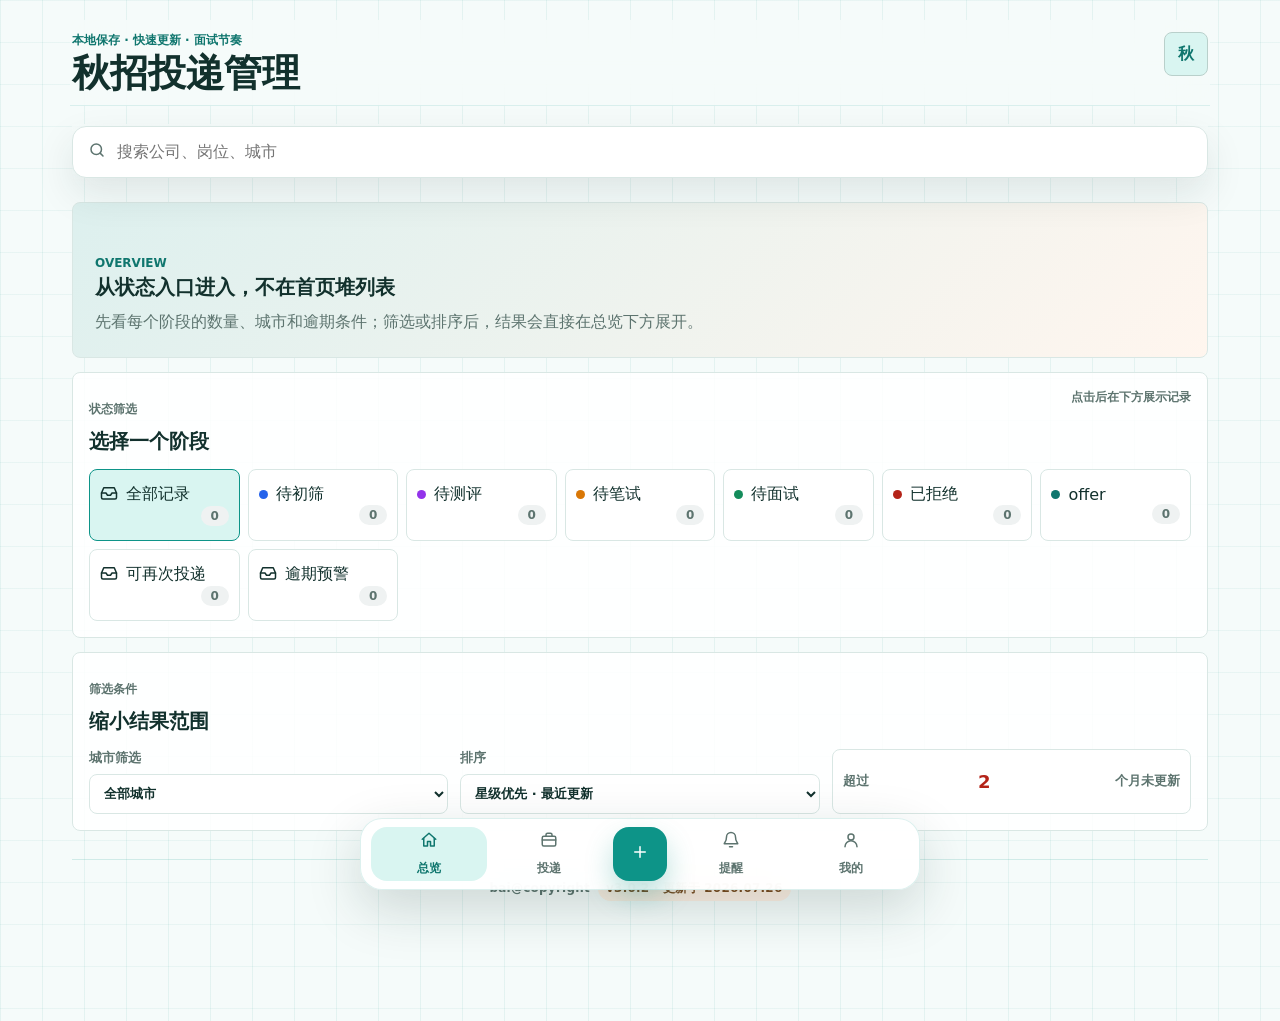
==== index.html @ 91047133 "Collapse board columns by default" ====
<!doctype html>
<html lang="zh-CN">
  <head>
    <meta charset="UTF-8" />
    <meta name="viewport" content="width=device-width, initial-scale=1.0" />
    <meta name="theme-color" content="#0d9488" />
    <meta name="apple-mobile-web-app-capable" content="yes" />
    <meta name="apple-mobile-web-app-title" content="秋招投递" />
    <meta name="apple-mobile-web-app-status-bar-style" content="default" />
    <meta name="description" content="本地保存的秋招投递状态管理工具，支持手机浏览器和主屏幕安装。" />
    <title>秋招投递管理</title>
    <link rel="manifest" href="./manifest.webmanifest" />
    <link rel="icon" href="./app-icon.svg" type="image/svg+xml" />
    <link rel="stylesheet" href="./styles.css" />
  </head>
  <body>
    <div id="app">
      <main class="main-shell">
        <header class="topbar app-header">
          <div>
            <p class="eyebrow">本地保存 · 快速更新 · 面试节奏</p>
            <h2>秋招投递管理</h2>
          </div>
          <div class="top-actions">
            <button
              id="accountMenuBtn"
              class="brand-mark"
              type="button"
              aria-label="进入我的账号"
              aria-expanded="false"
              aria-controls="accountMenu"
              title="我的"
            >
              秋
            </button>
          </div>
        </header>

        <div class="global-search">
          <div class="search-box">
            <button id="searchButton" class="search-button" type="button" aria-label="搜索并跳转到列表">
              <span data-icon="search"></span>
            </button>
            <input id="searchInput" type="search" placeholder="搜索公司、岗位、城市" autocomplete="off" />
          </div>
        </div>

        <section id="overviewPage" class="app-module is-active" data-module="overview" aria-label="状态筛选">
          <section class="module-hero">
            <div>
              <p class="eyebrow">Overview</p>
              <h3>从状态入口进入，不在首页堆列表</h3>
              <p>先看每个阶段的数量、城市和逾期条件；筛选或排序后，结果会直接在总览下方展开。</p>
            </div>
          </section>

          <section class="module-card">
            <div class="module-card-head">
              <div>
                <p class="section-label">状态筛选</p>
                <h3>选择一个阶段</h3>
              </div>
              <span class="card-hint">点击后在下方展示记录</span>
            </div>
            <div id="statusFilters" class="filter-stack status-grid"></div>
          </section>

          <section class="module-card">
            <div class="module-card-head">
              <div>
                <p class="section-label">筛选条件</p>
                <h3>缩小结果范围</h3>
              </div>
            </div>
            <div class="filter-panel-grid">
              <label>
                <span>城市筛选</span>
                <select id="cityFilter" class="select-input">
                  <option value="all">全部城市</option>
                </select>
              </label>
              <label>
                <span>排序</span>
                <select id="sortSelect" class="select-input">
                  <option value="updatedDesc">星级优先 · 最近更新</option>
                  <option value="staleDesc">星级优先 · 最久未更新</option>
                  <option value="appliedDesc">星级优先 · 最近投递</option>
                  <option value="companyAsc">星级优先 · 公司名称</option>
                </select>
              </label>
              <label class="number-field" for="overdueMonthsInput">
                <span>超过</span>
                <input id="overdueMonthsInput" type="number" min="1" max="36" step="1" inputmode="numeric" />
                <span>个月未更新</span>
              </label>
            </div>
          </section>

          <section id="overviewResultsPanel" class="module-card overview-results hidden">
            <div class="module-card-head">
              <div>
                <p class="section-label">筛选结果</p>
                <h3>投递列表</h3>
              </div>
              <div id="resultMeta" class="result-meta"></div>
            </div>
            <section id="overviewListView" class="table-view overview-list-view" aria-label="总览投递列表"></section>
          </section>
        </section>

        <section id="recordsPage" class="app-module hidden" data-module="records" aria-label="投递记录">
          <section class="toolbar">
            <div>
              <p class="eyebrow">Applications</p>
              <h3>投递工作区</h3>
            </div>
            <p class="toolbar-hint">按状态分组处理投递记录</p>
          </section>

          <section id="boardView" class="board-view" aria-label="状态看板"></section>
        </section>

        <section id="remindersPage" class="app-module hidden" data-module="reminders" aria-label="提醒">
          <section class="module-hero reminder-module-hero">
            <div>
              <p class="eyebrow">Reminders</p>
              <h3>今天该检查什么，马上要截止什么</h3>
              <p>把下次检查、12 小时内强提醒和逾期风险集中到一个模块里。</p>
            </div>
          </section>
          <div class="reminder-module-grid">
            <section class="module-card check-panel">
              <div class="module-card-head">
                <div>
                  <p class="section-label">今日待检查</p>
                  <h3>回看投递状态</h3>
                </div>
              </div>
              <div id="dueList" class="due-list"></div>
            </section>
            <section class="module-card">
              <div class="module-card-head">
                <div>
                  <p class="section-label">重要提醒</p>
                  <h3>截止前 12 小时</h3>
                </div>
              </div>
              <div id="reminderHubList" class="reminder-list compact-reminder-list"></div>
            </section>
          </div>
        </section>

        <section id="profilePage" class="app-module hidden" data-module="profile" aria-label="我的">
          <section id="accountMenu" class="account-menu profile-account" aria-label="账号空间">
            <div class="account-menu-head">
              <div>
                <p class="section-label">当前账号</p>
                <strong id="activeAccountName">本地游客</strong>
              </div>
              <button id="closeAccountMenuBtn" class="icon-button secondary compact" type="button" aria-label="收起账号空间" title="收起">
                <span data-icon="x"></span>
              </button>
            </div>

            <div id="accountHomePanel" class="account-home-panel">
              <div class="account-home-card">
                <div class="account-avatar" aria-hidden="true">秋</div>
                <div>
                  <p class="section-label">当前身份</p>
                  <strong id="accountHomeName">本地游客</strong>
                  <span id="accountHomeMeta">游客数据只保存在本机</span>
                </div>
              </div>
              <div class="account-entry-actions" aria-label="账号入口">
                <button id="openLoginPanelBtn" class="text-entry-button" type="button">去登录</button>
                <button id="openAccountAdminBtn" class="text-entry-button" type="button">账号管理</button>
              </div>
            </div>

            <div id="accountLoginPanel" class="account-editor hidden">
              <div class="account-subpanel-head">
                <div>
                  <p class="section-label">云端同步</p>
                  <label for="newAccountNameInput">登录账号</label>
                </div>
                <button id="backAccountHomeFromLoginBtn" class="mini-button" type="button">返回</button>
              </div>
              <div class="account-input-row">
                <input id="newAccountNameInput" type="text" maxlength="24" placeholder="例如：我的秋招" autocomplete="off" />
                <button id="createAccountBtn" class="mini-button strong-mini" type="button">登录</button>
              </div>
              <input id="newAccountPasswordInput" type="password" placeholder="账号密码" autocomplete="current-password" />
            </div>

            <div id="accountAdminPanel" class="account-editor hidden">
              <div class="account-subpanel-head">
                <div>
                  <p class="section-label">本机管理</p>
                  <label>管理员账户</label>
                </div>
                <button id="backAccountHomeFromAdminBtn" class="mini-button" type="button">返回</button>
              </div>
              <div id="accountList" class="account-list" aria-label="账号列表"></div>
              <div id="accountPasswordGate" class="account-security-gate"></div>
              <div id="accountRecoveryList" class="account-security-list"></div>
              <div id="deleteAccountConfirm" class="delete-confirm hidden">
                <span id="deleteAccountConfirmText">确认删除这个账号和它的记录？</span>
                <button id="confirmDeleteAccountBtn" class="mini-button danger-mini" type="button">确认</button>
                <button id="cancelDeleteAccountBtn" class="mini-button" type="button">取消</button>
              </div>
              <p id="accountSecurityHint" class="account-help">旧密码无法查看；通过管理密码后才能重置。</p>
            </div>

            <p id="accountFeedback" class="account-feedback" aria-live="polite">每个账号的数据本地隔离保存。</p>
          </section>

          <section id="insightsView" class="insights-view" aria-label="投递统计分析"></section>

          <section id="cloudBackupPanel" class="module-card cloud-backup-panel">
            <div class="module-card-head">
              <div>
                <p class="section-label">云备份中心</p>
                <h3>自动备份与恢复</h3>
              </div>
              <span id="cloudBackupStatus" class="card-hint">每 12 小时自动检查</span>
            </div>
            <div class="cloud-sync-panel">
              <div class="cloud-sync-title">
                <strong>账号云同步</strong>
                <span id="cloudSyncStatus">未开启</span>
              </div>
              <div class="cloud-sync-controls">
                <button id="checkCloudSyncBtn" class="mini-button" type="button">检查云端</button>
              </div>
              <p id="cloudSyncFeedback" class="cloud-sync-feedback">登录账号后，会用账号名和账号密码检查云端最新备份。</p>
            </div>
            <div class="cloud-backup-actions">
              <button id="backupNowBtn" class="profile-action" type="button">
                <span data-icon="share"></span>
                <strong>立即备份</strong>
              </button>
            </div>
            <div id="cloudBackupList" class="cloud-backup-list" aria-label="云备份历史"></div>
          </section>

          <section class="module-card">
            <div class="module-card-head">
              <div>
                <p class="section-label">数据与信息</p>
                <h3>导入导出</h3>
              </div>
            </div>
            <div class="profile-actions">
              <button id="exportBtn" class="profile-action" type="button">
                <span data-icon="download"></span>
                <strong>导出</strong>
              </button>
              <button id="importBtn" class="profile-action" type="button">
                <span data-icon="upload"></span>
                <strong>导入</strong>
              </button>
              <input id="importInput" type="file" accept="application/json" hidden />
              <button id="mobileBtn" class="profile-action" type="button">
                <span data-icon="phone"></span>
                <strong>手机打开</strong>
              </button>
              <button id="authorContactBtn" class="profile-action" type="button">
                <span data-icon="external"></span>
                <strong>联系作者</strong>
              </button>
            </div>
          </section>
        </section>

        <footer class="app-footer" aria-label="版权与作者信息">
          <span>bai@copyright</span>
          <span id="appVersionInfo" class="version-info">v3.0.2 · 更新于 2026.07.26</span>
        </footer>

        <nav class="bottom-nav" aria-label="底部模块导航">
          <button class="bottom-nav-item active" type="button" data-module-nav="overview">
            <span data-icon="home"></span>
            <strong>总览</strong>
          </button>
          <button class="bottom-nav-item" type="button" data-module-nav="records">
            <span data-icon="briefcase"></span>
            <strong>投递</strong>
          </button>
          <button id="addBtn" class="bottom-add" type="button" aria-label="添加记录" title="添加记录" onclick="try{window.__trackerOpenAdd&amp;&amp;window.__trackerOpenAdd()}catch(e){};if(!document.getElementById('recordDialog').classList.contains('is-open')){window.__trackerOpenRecordFallback&amp;&amp;window.__trackerOpenRecordFallback()}">
            <span data-icon="plus"></span>
          </button>
          <button class="bottom-nav-item" type="button" data-module-nav="reminders">
            <span data-icon="bell"></span>
            <strong>提醒</strong>
          </button>
          <button class="bottom-nav-item" type="button" data-module-nav="profile">
            <span data-icon="user"></span>
            <strong>我的</strong>
          </button>
        </nav>
      </main>
    </div>

    <div id="drawerBackdrop" class="drawer-backdrop hidden"></div>
    <aside id="detailDrawer" class="detail-drawer hidden" aria-label="记录详情" aria-hidden="true"></aside>
    <div id="modalBackdrop" class="modal-backdrop hidden"></div>
    <div id="toast" class="app-toast hidden" role="status" aria-live="polite"></div>

    <section id="recordDialog" class="record-dialog hidden" role="dialog" aria-modal="true" aria-hidden="true">
      <form id="recordForm" novalidate>
        <div class="dialog-head">
          <div>
            <p class="eyebrow">Application Record</p>
            <h3 id="dialogTitle">添加投递记录</h3>
          </div>
          <button class="icon-button ghost" value="cancel" type="button" id="closeDialogBtn" aria-label="关闭" title="关闭" onclick="window.__trackerCloseRecordFallback&amp;&amp;window.__trackerCloseRecordFallback()">
            <span data-icon="x"></span>
          </button>
        </div>

        <div class="form-grid">
          <label>
            <span>公司名称</span>
            <input name="company" required maxlength="60" placeholder="例如：腾讯" />
          </label>
          <label>
            <span>岗位名称</span>
            <input name="position" maxlength="80" placeholder="例如：后端开发工程师" />
          </label>
          <label>
            <span>城市（最多 3 个）</span>
            <select name="cities" multiple size="6" required></select>
          </label>
          <label>
            <span>当前状态</span>
            <select name="status" required></select>
          </label>
          <label>
            <span>投递日期</span>
            <input name="appliedAt" type="date" required />
          </label>
          <label>
            <span>更新时间</span>
            <input name="updatedAt" type="date" required />
          </label>
          <label>
            <span>下次检查</span>
            <input name="nextCheckAt" type="date" />
          </label>
          <label>
            <span>重要程度</span>
            <select name="importance">
              <option value="1">★ 1 星</option>
              <option value="2">★★ 2 星</option>
              <option value="3">★★★ 3 星</option>
              <option value="4">★★★★ 4 星</option>
              <option value="5">★★★★★ 5 星</option>
            </select>
          </label>
          <label>
            <span>重要提醒</span>
            <select name="importantReminderType" required>
              <option value="none">无</option>
              <option value="deadline">选择截止日期时间</option>
              <option value="relative">从现在起 N 小时</option>
            </select>
          </label>
          <label id="importantReminderAtField" class="hidden">
            <span>提醒时间</span>
            <input name="importantReminderAt" type="datetime-local" />
          </label>
          <label id="importantReminderHoursField" class="hidden">
            <span>未来多少小时</span>
            <input name="importantReminderHours" type="number" min="1" max="8760" step="1" inputmode="numeric" placeholder="例如：48" />
          </label>
          <label id="importantReminderNoteField" class="wide hidden">
            <span>提醒备注</span>
            <input name="importantReminderNote" maxlength="120" placeholder="例如：在线测评、笔试、确认面试时间" />
          </label>
          <label class="wide">
            <span>备注 / 本次更新</span>
            <textarea name="note" rows="4" maxlength="500" placeholder="记录你这次查询到的状态、面试时间或注意事项"></textarea>
          </label>
        </div>

        <p id="formError" class="form-error" role="alert"></p>

        <div class="dialog-actions">
          <button id="deleteFromFormBtn" class="danger-button hidden" type="button">
            <span data-icon="trash"></span>
            删除
          </button>
          <span class="dialog-spacer"></span>
          <button class="text-button" value="cancel" type="button" id="cancelDialogBtn" onclick="window.__trackerCloseRecordFallback&amp;&amp;window.__trackerCloseRecordFallback()">取消</button>
          <button class="primary-button" id="saveRecordBtn" type="submit">
            <span data-icon="check"></span>
            保存
          </button>
        </div>
      </form>
    </section>

    <section id="exportDialog" class="record-dialog export-dialog hidden" role="dialog" aria-modal="true" aria-hidden="true">
      <div class="dialog-head">
        <div>
          <p class="eyebrow">Data Backup</p>
          <h3>导出投递记录</h3>
        </div>
        <button class="icon-button ghost" type="button" id="closeExportDialogBtn" aria-label="关闭" title="关闭">
          <span data-icon="x"></span>
        </button>
      </div>
      <div class="export-content">
        <p id="exportFeedback" class="link-import-feedback export-feedback" aria-live="polite"></p>
        <button id="shareExportBtn" class="export-option" type="button">
          <span data-icon="share"></span>
          <strong>系统分享</strong>
          <small>发到微信、文件、网盘或其他应用</small>
        </button>
        <button id="saveExportBtn" class="export-option" type="button">
          <span data-icon="download"></span>
          <strong>保存 JSON 文件</strong>
          <small>选择手机或电脑上的保存位置</small>
        </button>
        <button id="copyExportBtn" class="export-option" type="button">
          <span data-icon="copy"></span>
          <strong>复制 JSON</strong>
          <small>复制到剪贴板，适合发消息给电脑</small>
        </button>
        <button id="copyImportLinkBtn" class="export-option" type="button">
          <span data-icon="copy"></span>
          <strong>生成并复制云端短链接</strong>
          <small>生成短链接，发到微信、QQ 后粘贴到导入面板</small>
        </button>
      </div>
    </section>

    <section id="linkImportDialog" class="record-dialog link-import-dialog hidden" role="dialog" aria-modal="true" aria-hidden="true" aria-labelledby="linkImportTitle">
      <div class="dialog-head link-import-head">
        <div>
          <p class="eyebrow">Link Import</p>
          <h3 id="linkImportTitle">导入投递记录</h3>
        </div>
        <button class="icon-button ghost" type="button" id="cancelLinkImportBtn" aria-label="关闭" title="关闭">
          <span data-icon="x"></span>
        </button>
      </div>
      <div class="link-import-content">
        <div class="link-import-badge">
          <span data-icon="upload"></span>
        </div>
        <div>
          <strong>选择导入方式</strong>
          <p>导入会覆盖当前账号现有记录。你可以选择 JSON 文件，也可以粘贴短链接、原始长链接 / 原始 JSON。</p>
        </div>
      </div>
      <div class="link-import-actions">
        <button id="chooseJsonImportBtn" class="export-option" type="button">
          <span data-icon="upload"></span>
          <strong>选择 JSON 文件</strong>
          <small>打开文件管理器，选择之前导出的 JSON 文件</small>
        </button>
        <label class="link-import-field" for="importLinkInput">
          <span>通过链接或原始内容导入</span>
          <textarea id="importLinkInput" rows="6" placeholder="粘贴短链接、旧版原始长链接，或直接粘贴原始 JSON 记录内容"></textarea>
        </label>
        <p id="importLinkFeedback" class="link-import-feedback" aria-live="polite"></p>
      </div>
      <div class="dialog-actions">
        <button class="text-button" type="button" id="rejectLinkImportBtn">取消</button>
        <button class="primary-button" type="button" id="confirmLinkImportBtn">
          <span data-icon="check"></span>
          导入
        </button>
      </div>
    </section>

    <section id="mobileDialog" class="record-dialog mobile-dialog hidden" role="dialog" aria-modal="true" aria-hidden="true">
      <div class="dialog-head">
        <div>
          <p class="eyebrow">Mobile Access</p>
          <h3>在手机上打开</h3>
        </div>
        <button class="icon-button ghost" type="button" id="closeMobileDialogBtn" aria-label="关闭" title="关闭">
          <span data-icon="x"></span>
        </button>
      </div>
      <div class="mobile-content">
        <section class="mobile-card">
          <div class="mobile-card-head">
            <span class="mobile-step">1</span>
            <strong>让电脑临时提供访问地址</strong>
          </div>
          <code class="command-line">python3 -m http.server 5173 --bind 0.0.0.0</code>
        </section>
        <section class="mobile-card">
          <div class="mobile-card-head">
            <span class="mobile-step">2</span>
            <strong>手机和电脑连同一个 Wi-Fi</strong>
          </div>
          <p>手机浏览器打开电脑局域网地址，例如 <code>http://电脑IP:5173</code>。</p>
        </section>
        <section class="mobile-card">
          <div class="mobile-card-head">
            <span class="mobile-step">3</span>
            <strong>添加到手机主屏幕</strong>
          </div>
          <p>iPhone 用 Safari 分享按钮里的“添加到主屏幕”；Android 用浏览器菜单里的“安装应用”。</p>
        </section>

        <div class="share-box">
          <label for="shareUrl">当前页面地址</label>
          <div class="share-row">
            <input id="shareUrl" readonly />
            <button id="copyLinkBtn" class="icon-button secondary" type="button" aria-label="复制链接" title="复制链接">
              <span data-icon="copy"></span>
            </button>
            <button id="nativeShareBtn" class="icon-button secondary" type="button" aria-label="系统分享" title="系统分享">
              <span data-icon="share"></span>
            </button>
          </div>
          <p id="shareHint" class="share-hint">如果这里显示的是 localhost，手机需要把 localhost 换成电脑的局域网 IP。</p>
        </div>
      </div>
    </section>

    <section id="authorDialog" class="record-dialog author-dialog hidden" role="dialog" aria-modal="true" aria-hidden="true" aria-labelledby="authorDialogTitle">
      <div class="dialog-head author-dialog-head">
        <div>
          <p class="eyebrow">About Author</p>
          <h3 id="authorDialogTitle">联系作者</h3>
        </div>
        <button class="icon-button ghost" type="button" id="closeAuthorDialogBtn" aria-label="关闭" title="关闭">
          <span data-icon="x"></span>
        </button>
      </div>
      <div class="author-content">
        <div class="author-badge" aria-hidden="true">B</div>
        <p>
          本软件由 RicardoBAI 开发,如有疑问，请联系作者<a href="mailto:a1623444091@163.com">a1623444091@163.com</a>，代码已开源，地址：<a href="https://gitee.com/git_bai/autumn-recruitment-app" target="_blank" rel="noreferrer">https://gitee.com/git_bai/autumn-recruitment-app</a>
        </p>
      </div>
    </section>

    <section id="importantReminderDialog" class="record-dialog reminder-dialog hidden" role="dialog" aria-modal="true" aria-hidden="true" aria-labelledby="importantReminderTitle">
      <div class="dialog-head reminder-dialog-head">
        <div>
          <p class="eyebrow">Important Reminder</p>
          <h3 id="importantReminderTitle">重要提醒</h3>
        </div>
        <button class="icon-button ghost" type="button" id="closeImportantReminderBtn" aria-label="关闭" title="关闭">
          <span data-icon="x"></span>
        </button>
      </div>
      <div class="reminder-dialog-body">
        <div class="reminder-hero">
          <span data-icon="alert"></span>
          <div>
            <strong>接下来 12 小时内有重要事项</strong>
            <p>这些投递记录需要优先处理，比如在线测评、笔试、确认面试时间。</p>
          </div>
        </div>
        <div id="importantReminderList" class="reminder-list"></div>
      </div>
    </section>

    <section id="actionConfirmDialog" class="record-dialog action-dialog hidden" role="dialog" aria-modal="true" aria-hidden="true" aria-labelledby="actionConfirmTitle">
      <div class="dialog-head action-dialog-head">
        <div>
          <p class="eyebrow">Status Flow</p>
          <h3 id="actionConfirmTitle">确认操作</h3>
        </div>
      </div>
      <div class="action-dialog-body">
        <div class="action-dialog-icon">
          <span data-icon="alert"></span>
        </div>
        <p id="actionConfirmMessage">确认继续吗？</p>
      </div>
      <div class="dialog-actions">
        <button class="text-button" type="button" id="actionCancelBtn">取消</button>
        <button class="primary-button" type="button" id="actionConfirmBtn">
          <span data-icon="check"></span>
          确认
        </button>
      </div>
    </section>

    <section id="statusDeadlineDialog" class="record-dialog deadline-dialog hidden" role="dialog" aria-modal="true" aria-hidden="true" aria-labelledby="statusDeadlineTitle">
      <div class="dialog-head deadline-dialog-head">
        <div>
          <p class="eyebrow">Required Deadline</p>
          <h3 id="statusDeadlineTitle">设置截止时间</h3>
        </div>
      </div>
      <div class="deadline-dialog-body">
        <p id="statusDeadlineMessage">这个状态需要设置一个截止时间，用来触发强提醒。</p>
        <label>
          <span>截止日期时间</span>
          <input id="statusDeadlineInput" type="datetime-local" />
        </label>
        <label>
          <span>提醒备注</span>
          <input id="statusDeadlineNoteInput" maxlength="120" placeholder="例如：在线测评、笔试、面试确认" />
        </label>
        <p id="statusDeadlineError" class="form-error" role="alert"></p>
      </div>
      <div class="dialog-actions">
        <button class="text-button" type="button" id="statusDeadlineCancelBtn">取消</button>
        <button class="primary-button" type="button" id="statusDeadlineConfirmBtn">
          <span data-icon="check"></span>
          保存截止时间
        </button>
      </div>
    </section>

    <section id="dueStatusDialog" class="record-dialog due-status-dialog hidden" role="dialog" aria-modal="true" aria-hidden="true" aria-labelledby="dueStatusTitle">
      <div class="dialog-head action-dialog-head">
        <div>
          <p class="eyebrow">Check Result</p>
          <h3 id="dueStatusTitle">选择新的状态</h3>
        </div>
      </div>
      <div class="due-status-body">
        <p id="dueStatusMessage">这条记录现在进入哪个阶段？</p>
        <div class="due-status-options">
          <button class="status-choice-button" type="button" data-due-status="待测评">待测评</button>
          <button class="status-choice-button" type="button" data-due-status="待笔试">待笔试</button>
          <button class="status-choice-button" type="button" data-due-status="待面试">待面试</button>
        </div>
      </div>
      <div class="dialog-actions">
        <button class="text-button" type="button" id="dueStatusCancelBtn">取消</button>
      </div>
    </section>

    <template id="emptyStateTemplate">
      <div class="empty-state">
        <div class="empty-icon"><span data-icon="inbox"></span></div>
        <h3>还没有匹配记录</h3>
        <p>调整筛选，或添加一条新的投递记录。</p>
      </div>
    </template>

    <script>
      window.__trackerOpenRecordFallback = function () {
        var dialog = document.getElementById("recordDialog");
        var backdrop = document.getElementById("modalBackdrop");
        if (!dialog) return;
        dialog.classList.remove("hidden");
        dialog.classList.add("is-open");
        dialog.setAttribute("aria-hidden", "false");
        if (backdrop) backdrop.classList.remove("hidden");
        document.body.classList.add("modal-open");
      };
      window.__trackerCloseRecordFallback = function () {
        var dialog = document.getElementById("recordDialog");
        var backdrop = document.getElementById("modalBackdrop");
        if (!dialog) return;
        dialog.classList.remove("is-open");
        dialog.classList.add("hidden");
        dialog.setAttribute("aria-hidden", "true");
        if (backdrop) backdrop.classList.add("hidden");
        document.body.classList.remove("modal-open");
      };
    </script>
    <script src="./app.js" defer></script>
  </body>
</html>
---- styles.css ----
:root {
  color-scheme: light;
  --bg: #f5fbfa;
  --surface: #ffffff;
  --surface-2: #eef7f5;
  --line: #d9e7e4;
  --line-strong: #b9d0cb;
  --text: #12312d;
  --muted: #5d746f;
  --primary: #0d9488;
  --primary-strong: #0f766e;
  --primary-soft: #d9f5f1;
  --accent: #f97316;
  --accent-soft: #fff0e4;
  --blue: #2563eb;
  --blue-soft: #eaf1ff;
  --green: #148c5b;
  --green-soft: #e8f8ef;
  --red: #b42318;
  --red-soft: #fff0ee;
  --gray-soft: #eff2f2;
  --shadow: 0 18px 48px rgba(18, 49, 45, 0.1);
  --radius: 8px;
  --sidebar: 292px;
  font-family:
    Inter, "PingFang SC", "Microsoft YaHei", "Noto Sans SC", system-ui,
    -apple-system, BlinkMacSystemFont, sans-serif;
}

* {
  box-sizing: border-box;
}

html {
  min-width: 320px;
  background: var(--bg);
}

body {
  margin: 0;
  min-height: 100vh;
  color: var(--text);
  background:
    linear-gradient(90deg, rgba(13, 148, 136, 0.08) 1px, transparent 1px),
    linear-gradient(rgba(13, 148, 136, 0.06) 1px, transparent 1px),
    var(--bg);
  background-size: 42px 42px;
}

body.modal-open {
  overflow: hidden;
}

button,
input,
select,
textarea {
  font: inherit;
}

button,
label.icon-button,
select {
  cursor: pointer;
}

button:focus-visible,
input:focus-visible,
select:focus-visible,
textarea:focus-visible,
label.icon-button:focus-within {
  outline: 3px solid rgba(249, 115, 22, 0.34);
  outline-offset: 2px;
}

#app {
  display: block;
  min-height: 100vh;
}

.sidebar {
  position: sticky;
  top: 0;
  height: 100vh;
  overflow: auto;
  padding: 24px 20px;
  border-right: 1px solid var(--line);
  background: rgba(255, 255, 255, 0.78);
  backdrop-filter: blur(18px);
}

.brand {
  display: flex;
  align-items: center;
  gap: 12px;
  margin-bottom: 28px;
}

.brand-mark {
  display: grid;
  width: 44px;
  height: 44px;
  place-items: center;
  border: 1px solid var(--line-strong);
  border-radius: var(--radius);
  color: var(--primary-strong);
  background: var(--primary-soft);
  font-weight: 800;
  transition:
    transform 180ms ease,
    box-shadow 180ms ease,
    border-color 180ms ease,
    background 180ms ease;
}

.brand-mark:hover,
.brand-mark[aria-expanded="true"] {
  border-color: rgba(13, 148, 136, 0.48);
  background: #c9f0eb;
  box-shadow: 0 12px 30px rgba(13, 148, 136, 0.16);
  transform: translateY(-1px);
}

.brand h1,
.topbar h2,
.dialog-head h3,
.empty-state h3 {
  margin: 0;
  letter-spacing: 0;
}

.brand h1 {
  font-size: 20px;
  line-height: 1.2;
}

.icon-button.compact {
  width: 38px;
  height: 40px;
}

.danger-mini {
  color: var(--red);
  background: var(--red-soft);
}

.strong-mini {
  color: #ffffff;
  border-color: #f8b84e;
  background: #d97706;
}

.account-menu {
  display: grid;
  gap: 12px;
  margin: -14px 0 18px;
  padding: 14px;
  border: 1px solid rgba(250, 204, 21, 0.22);
  border-radius: var(--radius);
  color: #f8fafc;
  background:
    linear-gradient(145deg, rgba(250, 204, 21, 0.08), transparent 42%),
    #173332;
  box-shadow: 0 24px 58px rgba(10, 34, 32, 0.26);
  animation: accountMenuIn 180ms ease both;
}

.account-menu-head,
.account-input-row,
.delete-confirm {
  display: flex;
  align-items: center;
  gap: 8px;
}

.account-menu-head {
  justify-content: space-between;
}

.account-menu-head strong {
  display: block;
  max-width: 190px;
  overflow: hidden;
  font-size: 16px;
  line-height: 1.3;
  text-overflow: ellipsis;
  white-space: nowrap;
}

.account-menu .section-label {
  color: #facc15;
}

.account-list {
  display: grid;
  grid-template-columns: repeat(2, minmax(0, 1fr));
  gap: 8px;
}

.account-home-panel {
  display: grid;
  gap: 12px;
}

.account-home-card {
  display: grid;
  grid-template-columns: 48px minmax(0, 1fr);
  align-items: center;
  gap: 12px;
  padding: 12px;
  border: 1px solid rgba(45, 212, 191, 0.24);
  border-radius: var(--radius);
  background:
    linear-gradient(135deg, rgba(20, 184, 166, 0.18), rgba(250, 204, 21, 0.08)),
    rgba(255, 255, 255, 0.08);
}

.account-avatar {
  display: grid;
  width: 48px;
  height: 48px;
  place-items: center;
  border: 1px solid rgba(250, 204, 21, 0.48);
  border-radius: 14px;
  color: #1f2933;
  background: linear-gradient(145deg, #facc15, #f97316);
  box-shadow: 0 14px 28px rgba(249, 115, 22, 0.24);
  font-size: 20px;
  font-weight: 950;
}

.account-home-card strong,
.account-home-card span {
  display: block;
  min-width: 0;
  overflow: hidden;
  text-overflow: ellipsis;
  white-space: nowrap;
}

.account-home-card strong {
  color: #f8fafc;
  font-size: 18px;
  line-height: 1.25;
}

.account-home-card span {
  margin-top: 3px;
  color: #cbd5e1;
  font-size: 12px;
}

.account-entry-actions {
  display: grid;
  grid-template-columns: minmax(0, 1fr) minmax(0, 1fr);
  gap: 8px;
}

.text-entry-button {
  min-height: 44px;
  border: 1px solid rgba(226, 232, 240, 0.22);
  border-radius: var(--radius);
  color: #fef3c7;
  background: rgba(15, 23, 42, 0.24);
  font-weight: 900;
  transition:
    transform 180ms ease,
    border-color 180ms ease,
    background 180ms ease;
}

.text-entry-button:hover {
  border-color: rgba(250, 204, 21, 0.62);
  background: rgba(250, 204, 21, 0.12);
  transform: translateY(-1px);
}

.account-subpanel-head {
  display: flex;
  align-items: center;
  justify-content: space-between;
  gap: 10px;
}

.account-subpanel-head label {
  display: block;
  margin-top: 2px;
  color: #f8fafc;
  font-size: 16px;
}

.account-list-item {
  display: grid;
  gap: 8px;
}

.account-list-item.is-current {
  grid-column: 1 / -1;
  grid-template-columns: minmax(0, 0.48fr) minmax(0, 0.52fr);
  align-items: stretch;
}

.account-switch {
  display: grid;
  grid-template-columns: minmax(0, 1fr);
  align-items: center;
  gap: 8px;
  width: 100%;
  min-height: 42px;
  padding: 8px 10px;
  border: 1px solid rgba(148, 163, 184, 0.3);
  border-radius: var(--radius);
  color: #f8fafc;
  background: rgba(255, 255, 255, 0.08);
  text-align: left;
  transition:
    transform 180ms ease,
    border-color 180ms ease,
    background 180ms ease;
}

.account-switch:hover {
  border-color: rgba(250, 204, 21, 0.55);
  background: rgba(255, 255, 255, 0.14);
  transform: translateY(-1px);
}

.account-switch.is-active {
  border-color: rgba(250, 204, 21, 0.78);
  background: rgba(250, 204, 21, 0.16);
}

.account-switch-name,
.account-switch-count,
.account-switch-lock {
  overflow: hidden;
  text-overflow: ellipsis;
  white-space: nowrap;
}

.account-switch-name {
  font-weight: 800;
}

.account-switch-count {
  color: #cbd5e1;
  font-size: 12px;
}

.account-switch-lock {
  grid-column: 1 / -1;
  color: #facc15;
  font-size: 11px;
  font-weight: 800;
}

.account-unlock {
  display: grid;
  grid-template-columns: minmax(0, 1fr) auto;
  gap: 8px;
  margin-top: 7px;
}

.account-unlock input {
  min-width: 0;
  height: 36px;
  padding: 0 10px;
  border: 1px solid rgba(250, 204, 21, 0.4);
  border-radius: var(--radius);
  color: #f8fafc;
  background: rgba(15, 23, 42, 0.38);
}

.account-current-tools {
  display: grid;
  gap: 8px;
  padding: 9px;
  border: 1px solid rgba(250, 204, 21, 0.24);
  border-radius: var(--radius);
  background: rgba(250, 204, 21, 0.08);
}

.account-inline-editor {
  display: grid;
  gap: 6px;
}

.account-inline-editor label {
  color: #fef3c7;
  font-size: 11px;
  font-weight: 900;
}

.account-editor {
  display: grid;
  gap: 7px;
  padding-top: 2px;
}

.account-editor label {
  color: #cbd5e1;
  font-size: 12px;
  font-weight: 800;
}

.account-help {
  margin: 0;
  color: #cbd5e1;
  font-size: 11px;
  line-height: 1.45;
}

.account-security-list {
  display: grid;
  gap: 8px;
}

.account-security-gate {
  display: grid;
  gap: 8px;
}

.account-security-unlocked {
  display: flex;
  align-items: center;
  justify-content: space-between;
  gap: 8px;
  padding: 9px;
  border: 1px solid rgba(34, 197, 94, 0.3);
  border-radius: var(--radius);
  color: #bbf7d0;
  background: rgba(20, 83, 45, 0.26);
}

.account-security-unlocked strong {
  overflow: hidden;
  text-overflow: ellipsis;
  white-space: nowrap;
}

.account-security-row {
  display: grid;
  grid-template-columns: minmax(0, 1fr);
  gap: 7px;
  padding: 9px;
  border: 1px solid rgba(148, 163, 184, 0.22);
  border-radius: var(--radius);
  background: rgba(255, 255, 255, 0.07);
}

.account-security-row > div {
  display: flex;
  min-width: 0;
  align-items: center;
  justify-content: space-between;
  gap: 8px;
}

.account-security-row strong,
.account-security-row span {
  overflow: hidden;
  text-overflow: ellipsis;
  white-space: nowrap;
}

.account-security-row span {
  color: #facc15;
  font-size: 11px;
  font-weight: 800;
}

.account-security-row input {
  min-width: 0;
  width: 100%;
  height: 36px;
  padding: 0 10px;
  border: 1px solid rgba(148, 163, 184, 0.34);
  border-radius: var(--radius);
  color: #f8fafc;
  background: rgba(15, 23, 42, 0.38);
}

.account-admin-actions {
  display: grid;
  grid-template-columns: minmax(0, 1fr) minmax(0, 1fr);
  gap: 8px;
}

.account-input-row {
  align-items: stretch;
}

.account-input-row input,
.account-editor > input {
  min-width: 0;
  width: 100%;
  height: 38px;
  padding: 0 10px;
  border: 1px solid rgba(148, 163, 184, 0.34);
  border-radius: var(--radius);
  color: #f8fafc;
  background: rgba(15, 23, 42, 0.38);
}

.account-menu input::placeholder {
  color: rgba(226, 232, 240, 0.72);
}

.account-menu .mini-button {
  display: inline-flex;
  align-items: center;
  justify-content: center;
  border-color: rgba(226, 232, 240, 0.24);
  color: #f8fafc;
  background: rgba(255, 255, 255, 0.1);
}

.account-menu .mini-button:hover {
  border-color: rgba(250, 204, 21, 0.65);
}

.account-menu .strong-mini {
  border-color: #f8b84e;
  color: #1f2933;
  background: #facc15;
}

.account-menu .danger-mini {
  border-color: rgba(248, 113, 113, 0.42);
  color: #fecaca;
  background: rgba(127, 29, 29, 0.48);
}

.account-danger-zone {
  display: grid;
  gap: 8px;
}

.delete-confirm {
  flex-wrap: wrap;
  padding: 9px;
  border: 1px solid rgba(248, 113, 113, 0.42);
  border-radius: var(--radius);
  background: rgba(127, 29, 29, 0.38);
}

.delete-confirm span {
  flex: 1 1 100%;
  color: var(--red);
  font-size: 12px;
  font-weight: 800;
}

.account-feedback {
  margin: 0;
  color: #cbd5e1;
  font-size: 12px;
  line-height: 1.45;
}

.account-feedback.is-error {
  color: #fecaca;
}

.account-feedback.is-success {
  color: #bbf7d0;
}

.eyebrow {
  margin: 0 0 4px;
  color: var(--primary-strong);
  font-size: 12px;
  font-weight: 700;
  letter-spacing: 0;
  text-transform: uppercase;
}

.search-box {
  display: grid;
  grid-template-columns: 22px 1fr;
  align-items: center;
  gap: 8px;
  height: 44px;
  padding: 0 12px;
  border: 1px solid var(--line);
  border-radius: var(--radius);
  background: var(--surface);
}

.search-button {
  display: inline-grid;
  width: 28px;
  height: 28px;
  margin-left: -3px;
  place-items: center;
  border: 0;
  border-radius: 8px;
  color: var(--muted);
  background: transparent;
}

.search-button:hover,
.search-button:focus-visible {
  color: var(--primary-strong);
  background: var(--primary-soft);
}

.search-box input {
  width: 100%;
  min-width: 0;
  border: 0;
  outline: 0;
  color: var(--text);
  background: transparent;
}

.side-section {
  margin-top: 24px;
}

.section-label {
  margin-bottom: 10px;
  color: var(--muted);
  font-size: 12px;
  font-weight: 800;
}

.filter-stack {
  display: grid;
  gap: 8px;
}

.filter-chip {
  display: flex;
  align-items: center;
  justify-content: space-between;
  width: 100%;
  min-height: 38px;
  padding: 8px 10px;
  border: 1px solid var(--line);
  border-radius: var(--radius);
  color: var(--text);
  background: var(--surface);
  transition:
    border-color 180ms ease,
    background 180ms ease,
    transform 180ms ease;
}

.filter-chip:hover,
.filter-chip.active {
  border-color: var(--primary);
  background: var(--primary-soft);
}

.filter-chip:active {
  transform: scale(0.98);
}

.chip-left {
  display: inline-flex;
  align-items: center;
  gap: 8px;
}

.status-dot {
  width: 9px;
  height: 9px;
  border-radius: 999px;
  background: var(--primary);
}

.select-input,
.form-grid input,
.form-grid select,
.form-grid textarea {
  width: 100%;
  border: 1px solid var(--line);
  border-radius: var(--radius);
  color: var(--text);
  background: var(--surface);
}

.select-input {
  height: 40px;
  padding: 0 10px;
}

.select-input.multi-select {
  height: 116px;
  padding: 8px 10px;
}

.side-hint {
  margin: 7px 0 0;
  color: var(--muted);
  font-size: 11px;
  line-height: 1.45;
}

.check-panel {
  padding: 14px;
  border: 1px solid var(--line);
  border-radius: var(--radius);
  background: var(--surface);
}

.due-list {
  display: grid;
  gap: 8px;
  max-height: 260px;
  overflow: auto;
}

.due-item {
  display: grid;
  grid-template-columns: minmax(0, 1fr) auto;
  align-items: stretch;
  gap: 8px;
  width: 100%;
  padding: 9px;
  border: 1px solid transparent;
  border-radius: var(--radius);
  color: var(--text);
  text-align: left;
  background: var(--accent-soft);
  transition:
    border-color 180ms ease,
    transform 180ms ease;
}

.due-item:hover {
  border-color: rgba(249, 115, 22, 0.6);
  transform: translateY(-1px);
}

.due-main {
  display: grid;
  min-width: 0;
  gap: 3px;
  padding: 0;
  border: 0;
  color: inherit;
  text-align: left;
  background: transparent;
}

.due-item strong,
.card-title,
.table-company {
  overflow-wrap: anywhere;
}

.due-main span {
  color: #7a4a1f;
  font-size: 12px;
}

.due-done {
  align-self: center;
  min-height: 30px;
  padding: 0 9px;
  border: 1px solid rgba(20, 140, 91, 0.28);
  border-radius: var(--radius);
  color: var(--green);
  background: var(--green-soft);
  font-size: 12px;
  font-weight: 900;
  white-space: nowrap;
}

.due-done:hover {
  border-color: rgba(20, 140, 91, 0.58);
}

.empty-mini {
  margin: 0;
  color: var(--muted);
  font-size: 13px;
  line-height: 1.5;
}

.main-shell {
  width: min(1180px, 100%);
  min-width: 0;
  margin: 0 auto;
  padding: 22px 22px 118px;
}

.app-header {
  position: sticky;
  top: 0;
  z-index: 7;
  margin: -2px -2px 14px;
  padding: 12px 2px 10px;
  border-bottom: 1px solid rgba(13, 148, 136, 0.12);
  background: rgba(245, 251, 250, 0.86);
  backdrop-filter: blur(18px);
}

.app-header h2 {
  font-size: clamp(24px, 4vw, 34px);
}

.global-search {
  position: sticky;
  top: 82px;
  z-index: 6;
  margin-bottom: 16px;
  padding: 2px 0 8px;
  background: linear-gradient(180deg, rgba(245, 251, 250, 0.92), rgba(245, 251, 250, 0));
}

.global-search .search-box {
  height: 52px;
  border-radius: 14px;
  box-shadow: 0 16px 38px rgba(18, 49, 45, 0.1);
}

.app-module {
  display: grid;
  gap: 14px;
  animation: fadeIn 180ms ease both;
}

.module-hero,
.module-card {
  border: 1px solid var(--line);
  border-radius: var(--radius);
  background: rgba(255, 255, 255, 0.86);
}

.module-hero {
  min-height: 156px;
  padding: 22px;
  display: flex;
  align-items: flex-end;
  background:
    linear-gradient(135deg, rgba(13, 148, 136, 0.14), rgba(255, 240, 228, 0.62)),
    var(--surface);
}

.reminder-module-hero {
  background:
    linear-gradient(135deg, rgba(185, 28, 28, 0.12), rgba(255, 237, 213, 0.72)),
    var(--surface);
}

.module-hero h3,
.module-card h3,
.toolbar h3 {
  margin: 0;
  font-size: 20px;
  letter-spacing: 0;
}

.module-hero p:last-child {
  max-width: 620px;
  margin: 8px 0 0;
  color: var(--muted);
  line-height: 1.6;
}

.module-card {
  display: grid;
  gap: 14px;
  padding: 16px;
}

.module-card-head {
  display: flex;
  align-items: flex-start;
  justify-content: space-between;
  gap: 14px;
}

.card-hint {
  flex: 0 0 auto;
  color: var(--muted);
  font-size: 12px;
  font-weight: 800;
}

.status-grid {
  grid-template-columns: repeat(auto-fit, minmax(148px, 1fr));
}

.status-grid .filter-chip {
  min-height: 72px;
  align-items: flex-start;
  flex-direction: column;
  justify-content: center;
}

.status-grid .count-pill {
  align-self: flex-end;
}

.filter-panel-grid {
  display: grid;
  grid-template-columns: repeat(3, minmax(0, 1fr));
  gap: 12px;
}

.filter-panel-grid label {
  display: grid;
  gap: 7px;
  color: var(--muted);
  font-size: 13px;
  font-weight: 800;
}

.overview-results {
  scroll-margin-top: 142px;
}

.reminder-module-grid {
  display: grid;
  grid-template-columns: minmax(0, 0.9fr) minmax(0, 1.1fr);
  gap: 14px;
  align-items: start;
}

.compact-reminder-list {
  max-height: 420px;
  overflow: auto;
}

.profile-account {
  margin: 0;
}

.profile-actions {
  display: grid;
  grid-template-columns: repeat(4, minmax(0, 1fr));
  gap: 10px;
}

.profile-action {
  display: grid;
  min-height: 76px;
  place-items: center;
  gap: 6px;
  border: 1px solid var(--line);
  border-radius: var(--radius);
  color: var(--text);
  background: var(--surface);
  font-weight: 900;
}

.profile-action:hover {
  border-color: var(--primary);
  background: var(--primary-soft);
  transform: translateY(-1px);
}

.bottom-nav {
  position: fixed;
  left: 50%;
  bottom: max(10px, env(safe-area-inset-bottom));
  z-index: 12;
  display: grid;
  grid-template-columns: 1fr 1fr 58px 1fr 1fr;
  gap: 4px;
  width: min(560px, calc(100vw - 18px));
  min-height: 72px;
  padding: 8px 10px;
  border: 1px solid rgba(13, 148, 136, 0.14);
  border-radius: 22px;
  background: rgba(255, 255, 255, 0.94);
  box-shadow: 0 18px 54px rgba(18, 49, 45, 0.18);
  backdrop-filter: blur(20px);
  transform: translateX(-50%);
}

.bottom-nav-item,
.bottom-add {
  border: 0;
  border-radius: 16px;
}

.bottom-nav-item {
  display: grid;
  place-items: center;
  gap: 3px;
  color: var(--muted);
  background: transparent;
  font-size: 12px;
  font-weight: 900;
}

.bottom-nav-item.active {
  color: var(--primary-strong);
  background: var(--primary-soft);
}

.bottom-nav-item strong {
  font-size: 12px;
}

.bottom-add {
  display: grid;
  width: 54px;
  height: 54px;
  place-self: center;
  place-items: center;
  color: #ffffff;
  background: var(--primary);
  box-shadow: 0 14px 28px rgba(13, 148, 136, 0.28);
}

.app-footer {
  display: flex;
  flex-wrap: wrap;
  align-items: center;
  justify-content: center;
  gap: 8px;
  margin-top: 28px;
  padding: 16px 12px 2px;
  border-top: 1px solid rgba(13, 148, 136, 0.16);
  color: var(--muted);
  font-size: 12px;
  font-weight: 800;
}

.app-footer span {
  letter-spacing: 0.02em;
}

.version-info {
  padding: 4px 8px;
  border-radius: 999px;
  color: #7a4a1f;
  background: var(--accent-soft);
}

.footer-link {
  min-height: 30px;
  padding: 0 10px;
  border: 1px solid rgba(13, 148, 136, 0.24);
  border-radius: var(--radius);
  color: var(--primary-strong);
  background: rgba(217, 245, 241, 0.68);
  font-size: 12px;
  font-weight: 900;
}

.footer-link:hover,
.footer-link:focus-visible {
  border-color: var(--primary);
  background: var(--primary-soft);
  transform: translateY(-1px);
}

.topbar {
  display: flex;
  align-items: flex-start;
  justify-content: space-between;
  gap: 18px;
  margin-bottom: 18px;
}

.topbar h2 {
  font-size: clamp(26px, 4vw, 38px);
  line-height: 1.1;
}

.top-actions,
.dialog-actions,
.view-tabs,
.quick-actions,
.card-actions {
  display: flex;
  align-items: center;
  gap: 8px;
}

.primary-button,
.text-button,
.danger-button,
.icon-button,
.tab-button {
  border: 1px solid transparent;
  border-radius: var(--radius);
  transition:
    transform 180ms ease,
    background 180ms ease,
    border-color 180ms ease,
    color 180ms ease;
}

.primary-button {
  display: inline-flex;
  min-height: 42px;
  align-items: center;
  gap: 8px;
  padding: 0 15px;
  color: #ffffff;
  background: var(--primary);
  font-weight: 800;
}

.primary-button:hover {
  background: var(--primary-strong);
  transform: translateY(-1px);
}

.text-button {
  min-height: 40px;
  padding: 0 14px;
  color: var(--text);
  background: transparent;
}

.text-button:hover,
.icon-button.secondary:hover,
.icon-button.ghost:hover {
  background: var(--surface-2);
}

.danger-button {
  display: inline-flex;
  min-height: 40px;
  align-items: center;
  gap: 8px;
  padding: 0 14px;
  color: var(--red);
  background: var(--red-soft);
}

.danger-button:hover {
  border-color: #f0aaa4;
}

.icon-button {
  display: inline-grid;
  width: 42px;
  height: 42px;
  place-items: center;
  color: var(--text);
  background: var(--surface);
}

.icon-button.secondary {
  border-color: var(--line);
}

.icon-button.ghost {
  background: transparent;
}

.stats-grid {
  display: grid;
  grid-template-columns: repeat(2, minmax(0, 1fr));
  gap: 10px;
  margin-bottom: 18px;
}

.stat-card {
  display: grid;
  grid-template-columns: minmax(0, 1fr) auto;
  align-items: center;
  min-height: 58px;
  padding: 12px 14px;
  border: 1px solid var(--line);
  border-radius: var(--radius);
  color: var(--text);
  text-align: left;
  background: rgba(255, 255, 255, 0.86);
  transition:
    border-color 180ms ease,
    background 180ms ease,
    transform 180ms ease;
}

.stat-card:hover,
.stat-card.active {
  border-color: var(--primary);
  background: var(--primary-soft);
  transform: translateY(-1px);
}

.stat-card span {
  color: var(--muted);
  font-size: 13px;
  font-weight: 800;
}

.stat-card strong {
  display: block;
  color: var(--primary-strong);
  font-size: 24px;
  font-weight: 900;
}

.number-field {
  display: grid;
  grid-template-columns: auto minmax(58px, 1fr) auto;
  align-items: center;
  gap: 8px;
  min-height: 42px;
  padding: 0 10px;
  border: 1px solid var(--line);
  border-radius: var(--radius);
  color: var(--muted);
  background: var(--surface);
  font-size: 13px;
  font-weight: 800;
}

.number-field input {
  width: 100%;
  min-width: 0;
  height: 30px;
  border: 0;
  outline: 0;
  color: var(--red);
  background: transparent;
  font-size: 18px;
  font-weight: 900;
  text-align: center;
}

.toolbar {
  display: flex;
  align-items: center;
  justify-content: space-between;
  gap: 12px;
  margin-bottom: 14px;
}

.view-tabs {
  padding: 3px;
  border: 1px solid var(--line);
  border-radius: var(--radius);
  background: var(--surface);
}

.tab-button {
  min-width: 64px;
  min-height: 34px;
  padding: 0 12px;
  color: var(--muted);
  background: transparent;
  font-weight: 800;
}

.tab-button.active {
  color: var(--primary-strong);
  background: var(--primary-soft);
}

.result-meta {
  color: var(--muted);
  font-size: 13px;
  font-weight: 800;
}

.result-meta.is-warning {
  color: var(--red);
  font-weight: 800;
}

.toolbar-hint {
  margin: 0;
  color: var(--muted);
  font-size: 13px;
  font-weight: 800;
}

.board-view {
  display: grid;
  grid-template-columns: repeat(3, minmax(240px, 1fr));
  gap: 14px;
  align-items: start;
}

.kanban-column {
  min-height: 178px;
  padding: 12px;
  border: 1px solid var(--line);
  border-radius: var(--radius);
  background: rgba(255, 255, 255, 0.76);
  transition: border-color 180ms ease, box-shadow 180ms ease, background 180ms ease;
}

.kanban-column.is-expanded {
  min-height: 420px;
  background: rgba(255, 255, 255, 0.88);
  box-shadow: 0 10px 26px rgba(18, 49, 45, 0.07);
}

.column-head {
  display: flex;
  align-items: center;
  justify-content: space-between;
  width: 100%;
  margin-bottom: 12px;
  padding: 0;
  border: 0;
  color: var(--text);
  text-align: left;
  background: transparent;
  cursor: pointer;
}

.column-head:hover .column-title {
  color: var(--primary-strong);
}

.column-title {
  display: flex;
  align-items: center;
  gap: 8px;
  font-weight: 900;
}

.count-pill {
  min-width: 28px;
  padding: 3px 8px;
  border-radius: 999px;
  text-align: center;
  background: var(--gray-soft);
  color: var(--muted);
  font-size: 12px;
  font-weight: 800;
}

.column-toggle-icon {
  width: 18px;
  height: 18px;
  border-right: 2px solid var(--muted);
  border-bottom: 2px solid var(--muted);
  transform: rotate(45deg) translateY(-2px);
  transition: transform 180ms ease, border-color 180ms ease;
}

.kanban-column.is-expanded .column-toggle-icon {
  border-color: var(--primary);
  transform: rotate(225deg) translateY(-2px);
}

.column-summary {
  display: grid;
  gap: 10px;
  padding: 12px;
  border: 1px solid rgba(18, 49, 45, 0.08);
  border-radius: var(--radius);
  background:
    linear-gradient(135deg, rgba(255, 255, 255, 0.9), rgba(248, 250, 252, 0.82)),
    var(--surface);
}

.summary-main {
  display: grid;
  gap: 4px;
}

.summary-main span,
.summary-main em,
.summary-chip em {
  color: var(--muted);
  font-size: 12px;
  font-style: normal;
  font-weight: 800;
}

.summary-main strong {
  color: var(--text);
  font-size: 18px;
}

.summary-main em {
  overflow: hidden;
  text-overflow: ellipsis;
  white-space: nowrap;
}

.summary-chips {
  display: grid;
  grid-template-columns: repeat(3, minmax(0, 1fr));
  gap: 8px;
}

.summary-chip {
  display: grid;
  gap: 2px;
  min-width: 0;
  padding: 8px;
  border-radius: 12px;
  background: var(--gray-soft);
}

.summary-chip strong {
  color: var(--primary-strong);
  font-size: 18px;
  line-height: 1;
}

.column-body {
  display: grid;
  gap: 10px;
}

.kanban-column.is-collapsed .column-body {
  display: none;
}

.record-list-cards {
  display: grid;
  gap: 12px;
}

.record-card {
  position: relative;
  overflow: hidden;
  border-radius: var(--radius);
  background: var(--surface);
  touch-action: pan-y;
}

.record-card-actions {
  position: absolute;
  inset: 0 0 0 auto;
  display: grid;
  grid-template-columns: 64px 68px;
  width: 132px;
  overflow: hidden;
  border-radius: 0 var(--radius) var(--radius) 0;
}

.swipe-action {
  display: inline-flex;
  align-items: center;
  justify-content: center;
  border: 0;
  color: #ffffff;
  font-size: 13px;
  font-weight: 900;
  cursor: pointer;
}

.pin-action {
  background: #d97706;
}

.delete-action {
  background: #dc2626;
}

.record-card-surface {
  display: grid;
  gap: 11px;
  padding: 13px;
  border: 1px solid var(--line);
  border-left: 4px solid var(--primary);
  border-radius: var(--radius);
  text-align: left;
  color: var(--text);
  background: var(--surface);
  box-shadow: 0 1px 0 rgba(18, 49, 45, 0.05);
  transition:
    transform 180ms ease,
    border-color 180ms ease,
    box-shadow 180ms ease,
    opacity 180ms ease;
  will-change: transform;
}

.record-card:hover .record-card-surface {
  border-color: var(--line-strong);
  box-shadow: var(--shadow);
  transform: translateY(-2px);
}

.record-card.is-swiping .record-card-surface,
.record-card.is-swiped .record-card-surface {
  transition:
    transform 120ms ease,
    border-color 180ms ease,
    box-shadow 180ms ease;
}

.record-card.dragging {
  opacity: 0.45;
}

.record-card.overdue .record-card-surface {
  background: linear-gradient(0deg, rgba(255, 240, 228, 0.7), #ffffff 46%);
}

.card-top {
  display: flex;
  align-items: flex-start;
  justify-content: space-between;
  gap: 12px;
}

.card-title {
  margin: 0 0 5px;
  font-size: 16px;
}

.card-subtitle,
.meta-line,
.history-note {
  color: var(--muted);
  font-size: 13px;
  line-height: 1.45;
}

.importance-badge {
  flex: 0 0 auto;
  padding: 4px 8px;
  border-radius: 999px;
  background: var(--importance-bg);
  color: var(--importance-color);
  font-size: 12px;
  font-weight: 800;
}

.tag-row,
.card-footer,
.detail-meta {
  display: flex;
  flex-wrap: wrap;
  gap: 6px;
  align-items: center;
}

.tag {
  display: inline-flex;
  min-height: 24px;
  align-items: center;
  gap: 5px;
  padding: 3px 8px;
  border-radius: 999px;
  color: var(--muted);
  background: var(--gray-soft);
  font-size: 12px;
  font-weight: 700;
}

.tag.warn {
  color: #7a4a1f;
  background: var(--accent-soft);
}

.pin-tag {
  color: #8a4b0f;
  background: #ffedd5;
}

.reminder-tag {
  color: #b45309;
  background: #ffedd5;
}

.reapply-tag {
  color: #0e7490;
  background: #cffafe;
}

.tag.city-tag {
  color: var(--blue);
  background: var(--blue-soft);
}

.tag.danger {
  color: #ffffff;
  background: #b91c1c;
}

.danger-text {
  color: #b91c1c;
  font-weight: 900;
}

.quick-status {
  display: flex;
  flex-wrap: wrap;
  gap: 6px;
  margin-top: 2px;
}

.quick-status button {
  min-height: 30px;
  flex: 1;
  border: 1px solid var(--line);
  border-radius: var(--radius);
  color: var(--muted);
  background: var(--surface);
  font-size: 12px;
  font-weight: 800;
}

.quick-status button:hover {
  border-color: var(--primary);
  color: var(--primary-strong);
}

.quick-status .active-check-action {
  flex-basis: 100%;
  border-color: rgba(22, 163, 74, 0.24);
  color: #15803d;
  background: rgba(220, 252, 231, 0.82);
}

.quick-status .active-check-action:hover {
  border-color: #16a34a;
  color: #166534;
}

.quick-status button:disabled {
  cursor: default;
  opacity: 0.48;
}

.table-view {
  overflow: auto;
  border: 1px solid var(--line);
  border-radius: var(--radius);
  background: rgba(255, 255, 255, 0.86);
}

.insights-view {
  display: grid;
  gap: 14px;
}

.insight-metrics {
  display: grid;
  grid-template-columns: repeat(2, minmax(0, 1fr));
  gap: 10px;
}

.metric-card,
.insight-panel {
  border: 1px solid var(--line);
  border-radius: var(--radius);
  background: rgba(255, 255, 255, 0.88);
}

.metric-card {
  position: relative;
  overflow: hidden;
  min-height: 88px;
  padding: 13px 14px;
}

.metric-card::after {
  content: "";
  position: absolute;
  right: -24px;
  bottom: -34px;
  width: 96px;
  height: 96px;
  border-radius: 50%;
  background: var(--metric-glow, rgba(37, 99, 235, 0.12));
}

.metric-card[data-tone="progress"] {
  --metric-tone: #2563eb;
  --metric-glow: rgba(37, 99, 235, 0.12);
}

.metric-card[data-tone="reject"],
.metric-card[data-tone="alert"] {
  --metric-tone: #dc2626;
  --metric-glow: rgba(220, 38, 38, 0.12);
}

.metric-card[data-tone="check"] {
  --metric-tone: #16a34a;
  --metric-glow: rgba(22, 163, 74, 0.12);
}

.metric-card[data-tone="priority"] {
  --metric-tone: #f59e0b;
  --metric-glow: rgba(245, 158, 11, 0.14);
}

.metric-card span,
.insight-head span {
  color: var(--muted);
  font-size: 12px;
  font-weight: 800;
}

.metric-card strong {
  display: block;
  margin-top: 6px;
  color: var(--text);
  font-size: 28px;
  line-height: 1;
}

.metric-card em,
.pipeline-step em,
.priority-row em {
  color: var(--muted);
  font-size: 12px;
  font-style: normal;
}

.insight-grid {
  display: grid;
  grid-template-columns: repeat(2, minmax(260px, 1fr));
  gap: 14px;
}

.insight-panel {
  display: grid;
  gap: 12px;
  padding: 14px;
}

.insight-head {
  display: flex;
  align-items: baseline;
  justify-content: space-between;
  gap: 12px;
}

.insight-head h3 {
  margin: 0;
  font-size: 16px;
}

.funnel-list,
.priority-list,
.bar-list,
.star-list {
  display: grid;
  gap: 9px;
}

.pipeline-chart {
  display: grid;
  gap: 9px;
}

.pipeline-step {
  position: relative;
  display: grid;
  grid-template-columns: 26px minmax(0, 1fr);
  gap: 10px;
  align-items: center;
  min-height: 58px;
  padding: 10px 12px;
  overflow: hidden;
  border: 1px solid var(--line);
  border-radius: var(--radius);
  color: var(--text);
  text-align: left;
  background:
    linear-gradient(90deg, rgba(59, 130, 246, 0.1), transparent 62%),
    var(--surface);
  transform: translateX(calc(var(--step-index) * 2px));
  transition: transform 0.18s ease, border-color 0.18s ease, background 0.18s ease;
}

.pipeline-step:hover {
  border-color: var(--status-color);
  transform: translateX(calc(var(--step-index) * 2px + 2px));
}

.pipeline-node {
  display: grid;
  place-items: center;
  width: 22px;
  height: 22px;
  border-radius: 50%;
  background: rgba(255, 255, 255, 0.82);
  box-shadow: inset 0 0 0 1px var(--line);
}

.pipeline-copy {
  position: relative;
  z-index: 1;
  display: flex;
  align-items: baseline;
  justify-content: space-between;
  gap: 10px;
}

.pipeline-copy strong {
  overflow-wrap: anywhere;
}

.pipeline-meter {
  grid-column: 2;
  display: block;
  height: 8px;
  overflow: hidden;
  border-radius: 999px;
  background: rgba(15, 23, 42, 0.07);
}

.pipeline-meter i {
  display: block;
  width: var(--step-width);
  height: 100%;
  border-radius: inherit;
  background: var(--status-color);
}

.city-bubble-cloud {
  display: flex;
  min-height: 212px;
  align-items: center;
  justify-content: center;
  gap: 10px;
  flex-wrap: wrap;
  padding: 10px 0 4px;
}

.city-bubble {
  display: grid;
  place-items: center;
  align-content: center;
  width: var(--bubble-size);
  height: var(--bubble-size);
  border: 1px solid rgba(22, 163, 74, 0.18);
  border-radius: 50%;
  color: #0f5132;
  background:
    radial-gradient(circle at 30% 25%, rgba(255, 255, 255, 0.95), transparent 34%),
    linear-gradient(145deg, rgba(34, 197, 94, 0.28), rgba(14, 165, 233, 0.16));
  box-shadow: 0 12px 26px rgba(22, 163, 74, 0.12);
  transform: translateY(calc((var(--bubble-index) % 3) * -4px));
  transition: transform 0.18s ease, box-shadow 0.18s ease;
}

.city-bubble:hover {
  box-shadow: 0 16px 32px rgba(22, 163, 74, 0.18);
  transform: translateY(calc((var(--bubble-index) % 3) * -4px - 3px));
}

.city-bubble strong {
  max-width: 5em;
  font-size: 13px;
  line-height: 1.15;
  overflow-wrap: anywhere;
}

.city-bubble span {
  margin-top: 3px;
  font-size: 17px;
  font-weight: 950;
}

.importance-orbit {
  display: grid;
  grid-template-columns: 158px minmax(0, 1fr);
  gap: 16px;
  align-items: center;
  min-height: 212px;
}

.importance-core {
  display: grid;
  place-items: center;
  align-content: center;
  width: 148px;
  height: 148px;
  border-radius: 50%;
  background:
    radial-gradient(circle, #ffffff 0 54%, transparent 55%),
    conic-gradient(#ef4444 var(--high-share), #bbf7d0 0);
  box-shadow: inset 0 0 0 1px var(--line), 0 18px 34px rgba(239, 68, 68, 0.13);
}

.importance-core span,
.importance-core em {
  color: var(--muted);
  font-size: 12px;
  font-weight: 800;
  font-style: normal;
}

.importance-core strong {
  margin: 5px 0;
  font-size: 30px;
  line-height: 1;
}

.importance-satellite-list {
  display: grid;
  gap: 8px;
}

.importance-satellite {
  display: grid;
  grid-template-columns: minmax(0, 1fr) 28px 36px;
  gap: 8px;
  align-items: center;
  min-height: 36px;
  padding: 8px 10px;
  border-radius: 12px;
  background: rgba(248, 250, 252, 0.9);
}

.importance-satellite strong,
.importance-satellite em {
  font-size: 13px;
  text-align: right;
}

.importance-satellite em {
  color: var(--muted);
  font-style: normal;
}

.funnel-row,
.priority-row {
  position: relative;
  display: grid;
  overflow: hidden;
  min-height: 48px;
  align-items: center;
  border: 1px solid var(--line);
  border-radius: var(--radius);
  color: var(--text);
  text-align: left;
  background: var(--surface);
}

.funnel-row {
  grid-template-columns: 12px 1fr auto;
  gap: 8px;
  padding: 9px 10px;
}

.funnel-row i,
.bar-row i,
.star-row i {
  display: block;
  height: 100%;
  border-radius: 999px;
  background: var(--primary);
}

.funnel-row i {
  position: absolute;
  inset: auto 0 0 0;
  height: 3px;
  background: var(--status-color);
}

.priority-row {
  grid-template-columns: 1fr auto;
  gap: 3px 10px;
  padding: 10px;
}

.priority-row:hover,
.funnel-row:hover {
  border-color: var(--primary);
  background: var(--primary-soft);
}

.priority-row strong,
.priority-row span {
  overflow-wrap: anywhere;
}

.priority-row span {
  color: var(--muted);
  font-size: 13px;
}

.priority-row em {
  grid-row: 1 / 3;
  grid-column: 2;
  align-self: center;
  color: var(--importance-color);
  font-weight: 900;
  white-space: nowrap;
}

.bar-row,
.star-row {
  display: grid;
  grid-template-columns: 92px minmax(0, 1fr) 28px;
  gap: 10px;
  align-items: center;
}

.bar-row span,
.star-row span {
  color: var(--text);
  font-size: 13px;
  font-weight: 800;
}

.bar-row div,
.star-row div {
  height: 8px;
  overflow: hidden;
  border-radius: 999px;
  background: var(--gray-soft);
}

.bar-row strong,
.star-row strong {
  color: var(--muted);
  font-size: 13px;
  text-align: right;
}

.star-row {
  grid-template-columns: 96px minmax(0, 1fr) 28px;
}

.star-row i {
  background: var(--importance-color);
}

table {
  width: 100%;
  min-width: 880px;
  border-collapse: collapse;
}

th,
td {
  padding: 13px 14px;
  border-bottom: 1px solid var(--line);
  text-align: left;
  vertical-align: top;
}

th {
  color: var(--muted);
  font-size: 12px;
  font-weight: 900;
}

tr:last-child td {
  border-bottom: 0;
}

tbody tr {
  transition: background 180ms ease;
}

tbody tr:hover {
  background: var(--surface-2);
}

.row-actions {
  display: flex;
  gap: 6px;
}

.mini-button {
  min-height: 30px;
  padding: 0 9px;
  border: 1px solid var(--line);
  border-radius: var(--radius);
  color: var(--text);
  background: var(--surface);
  font-size: 12px;
  font-weight: 800;
}

.mini-button:hover {
  border-color: var(--primary);
}

.drawer-backdrop {
  position: fixed;
  inset: 0;
  z-index: 10;
  background: rgba(18, 49, 45, 0.16);
  animation: fadeIn 180ms ease both;
}

.detail-drawer {
  position: fixed;
  inset: 0 0 0 auto;
  z-index: 11;
  display: flex;
  width: min(420px, 72vw);
  flex-direction: column;
  border-left: 1px solid var(--line);
  background: var(--surface);
  box-shadow: var(--shadow);
  animation: slideIn 220ms ease both;
}

.drawer-head {
  padding: 22px;
  border-bottom: 1px solid var(--line);
}

.drawer-title-row {
  display: flex;
  align-items: flex-start;
  justify-content: space-between;
  gap: 16px;
}

.drawer-head h3 {
  margin: 0 0 8px;
  font-size: 24px;
}

.drawer-body {
  display: grid;
  gap: 20px;
  padding: 20px 22px 26px;
  overflow: auto;
}

.detail-section {
  display: grid;
  gap: 10px;
}

.detail-section h4 {
  margin: 0;
  font-size: 14px;
}

.detail-grid {
  display: grid;
  grid-template-columns: 104px 1fr;
  gap: 9px 12px;
  color: var(--muted);
  font-size: 14px;
}

.detail-grid strong {
  color: var(--text);
}

.source-link {
  color: var(--primary-strong);
  font-weight: 800;
  overflow-wrap: anywhere;
}

.history-list {
  display: grid;
  gap: 10px;
}

.history-item {
  display: grid;
  grid-template-columns: 14px 1fr;
  gap: 9px;
}

.history-item::before {
  content: "";
  width: 10px;
  height: 10px;
  margin-top: 5px;
  border-radius: 999px;
  background: var(--primary);
}

.history-main {
  padding-bottom: 10px;
  border-bottom: 1px solid var(--line);
}

.history-title {
  display: flex;
  flex-wrap: wrap;
  gap: 8px;
  align-items: baseline;
  font-weight: 800;
}

.modal-backdrop {
  position: fixed;
  inset: 0;
  z-index: 20;
  background: rgba(18, 49, 45, 0.22);
  backdrop-filter: blur(3px);
  animation: fadeIn 180ms ease both;
}

.app-toast {
  position: fixed;
  left: 50%;
  bottom: max(24px, env(safe-area-inset-bottom));
  z-index: 40;
  min-width: 96px;
  max-width: calc(100vw - 40px);
  padding: 11px 18px;
  border: 1px solid rgba(13, 148, 136, 0.22);
  border-radius: 999px;
  color: var(--primary-strong);
  background: rgba(255, 255, 255, 0.92);
  box-shadow: 0 16px 36px rgba(18, 49, 45, 0.14);
  backdrop-filter: blur(18px);
  font-size: 14px;
  font-weight: 900;
  text-align: center;
  opacity: 0;
  transform: translate(-50%, 10px) scale(0.98);
  transition:
    opacity 180ms ease,
    transform 180ms ease;
}

.app-toast.is-visible {
  opacity: 1;
  transform: translate(-50%, 0) scale(1);
}

.record-dialog {
  position: fixed;
  top: 50%;
  left: 50%;
  z-index: 21;
  display: none;
  width: min(760px, calc(100vw - 28px));
  max-height: calc(100vh - 28px);
  overflow: auto;
  padding: 0;
  border: 1px solid var(--line);
  border-radius: var(--radius);
  color: var(--text);
  background: var(--surface);
  box-shadow: var(--shadow);
  transform: translate(-50%, -50%);
}

.record-dialog.is-open {
  display: block;
  animation: popIn 180ms ease both;
}

.mobile-dialog {
  width: min(640px, calc(100vw - 28px));
}

.export-dialog {
  width: min(520px, calc(100vw - 28px));
}

.author-dialog {
  width: min(560px, calc(100vw - 28px));
}

.link-import-dialog {
  width: min(540px, calc(100vw - 28px));
}

.reminder-dialog {
  width: min(900px, calc(100vw - 24px));
  max-height: calc(100vh - 24px);
}

.action-dialog,
.deadline-dialog {
  width: min(520px, calc(100vw - 28px));
}

.author-dialog-head {
  background:
    linear-gradient(135deg, rgba(217, 245, 241, 0.86), rgba(255, 240, 228, 0.52)),
    var(--surface);
}

.link-import-head {
  background:
    linear-gradient(135deg, rgba(217, 245, 241, 0.9), rgba(234, 241, 255, 0.58)),
    var(--surface);
}

.reminder-dialog-head {
  background:
    linear-gradient(135deg, rgba(254, 226, 226, 0.96), rgba(255, 237, 213, 0.72)),
    var(--surface);
}

.action-dialog-head {
  background:
    linear-gradient(135deg, rgba(207, 250, 254, 0.92), rgba(255, 237, 213, 0.62)),
    var(--surface);
}

.deadline-dialog-head {
  background:
    linear-gradient(135deg, rgba(219, 234, 254, 0.94), rgba(204, 251, 241, 0.7)),
    var(--surface);
}

.dialog-head,
.dialog-actions {
  padding: 18px 20px;
}

.dialog-head {
  display: flex;
  justify-content: space-between;
  gap: 14px;
  border-bottom: 1px solid var(--line);
}

.form-grid {
  display: grid;
  grid-template-columns: repeat(2, minmax(0, 1fr));
  gap: 14px;
  padding: 18px 20px 10px;
}

.form-grid label {
  display: grid;
  gap: 7px;
  color: var(--muted);
  font-size: 13px;
  font-weight: 800;
}

.form-grid .wide {
  grid-column: 1 / -1;
}

.form-grid input,
.form-grid select {
  height: 42px;
  padding: 0 11px;
}

.form-grid select[multiple] {
  height: 138px;
  padding: 8px 11px;
}

.form-grid textarea {
  min-height: 104px;
  resize: vertical;
  padding: 10px 11px;
}

.form-error {
  min-height: 20px;
  margin: 0;
  padding: 0 20px;
  color: var(--red);
  font-size: 13px;
  font-weight: 800;
}

.dialog-actions {
  border-top: 1px solid var(--line);
}

.dialog-spacer {
  flex: 1;
}

.mobile-content {
  display: grid;
  gap: 12px;
  padding: 18px 20px 20px;
}

.mobile-card,
.share-box {
  display: grid;
  gap: 10px;
  padding: 14px;
  border: 1px solid var(--line);
  border-radius: var(--radius);
  background: var(--surface);
}

.mobile-card-head {
  display: flex;
  align-items: center;
  gap: 10px;
}

.mobile-step {
  display: inline-grid;
  width: 26px;
  height: 26px;
  place-items: center;
  border-radius: 999px;
  color: #ffffff;
  background: var(--primary);
  font-size: 13px;
  font-weight: 900;
}

.mobile-card p,
.share-hint {
  margin: 0;
  color: var(--muted);
  font-size: 13px;
  line-height: 1.6;
}

.command-line,
.mobile-card code {
  display: inline-block;
  padding: 4px 7px;
  border-radius: 6px;
  color: var(--primary-strong);
  background: var(--primary-soft);
  font-family: "SFMono-Regular", Consolas, "Liberation Mono", monospace;
  font-size: 12px;
  overflow-wrap: anywhere;
}

.author-content {
  display: grid;
  grid-template-columns: 58px minmax(0, 1fr);
  gap: 14px;
  align-items: start;
  padding: 20px;
}

.author-badge {
  display: grid;
  width: 58px;
  height: 58px;
  place-items: center;
  border: 1px solid rgba(13, 148, 136, 0.22);
  border-radius: 18px;
  color: #ffffff;
  background:
    linear-gradient(135deg, var(--primary), var(--primary-strong) 58%, var(--accent)),
    var(--primary);
  box-shadow: 0 12px 24px rgba(13, 148, 136, 0.18);
  font-size: 24px;
  font-weight: 950;
}

.author-content p {
  margin: 0;
  padding: 14px;
  border: 1px solid var(--line);
  border-radius: var(--radius);
  color: var(--text);
  background: var(--surface-2);
  line-height: 1.8;
  overflow-wrap: anywhere;
}

.author-content a {
  color: var(--primary-strong);
  font-weight: 900;
  text-decoration: none;
}

.author-content a:hover,
.author-content a:focus-visible {
  text-decoration: underline;
  text-underline-offset: 3px;
}

.share-box label {
  color: var(--muted);
  font-size: 13px;
  font-weight: 800;
}

.share-row {
  display: grid;
  grid-template-columns: minmax(0, 1fr) 42px 42px;
  gap: 8px;
}

.share-row input {
  min-width: 0;
  height: 42px;
  padding: 0 11px;
  border: 1px solid var(--line);
  border-radius: var(--radius);
  color: var(--text);
  background: var(--surface-2);
}

.export-content {
  display: grid;
  gap: 10px;
  padding: 18px 20px 20px;
}

.export-option {
  display: grid;
  grid-template-columns: 36px 1fr;
  gap: 4px 12px;
  align-items: center;
  min-height: 70px;
  padding: 12px;
  border: 1px solid var(--line);
  border-radius: var(--radius);
  color: var(--text);
  text-align: left;
  background: var(--surface);
}

.export-option:hover {
  border-color: var(--primary);
  background: var(--primary-soft);
}

.export-option:disabled {
  cursor: wait;
  opacity: 0.62;
}

.export-option [data-icon] {
  grid-row: 1 / 3;
  display: grid;
  place-items: center;
  color: var(--primary-strong);
}

.export-option small {
  color: var(--muted);
  font-size: 12px;
}

.export-feedback {
  min-height: 20px;
  overflow-wrap: anywhere;
  line-height: 1.6;
}

.link-import-content {
  display: grid;
  grid-template-columns: 58px minmax(0, 1fr);
  gap: 14px;
  align-items: start;
  padding: 20px;
}

.link-import-badge {
  display: grid;
  width: 58px;
  height: 58px;
  place-items: center;
  border: 1px solid rgba(13, 148, 136, 0.24);
  border-radius: 18px;
  color: var(--primary-strong);
  background: var(--primary-soft);
}

.link-import-content strong {
  display: block;
  margin-bottom: 7px;
  font-size: 18px;
}

.link-import-content p {
  margin: 0;
  color: var(--muted);
  line-height: 1.7;
}

.link-import-actions {
  display: grid;
  gap: 10px;
  padding: 0 20px 18px;
}

.link-import-field {
  display: grid;
  gap: 8px;
  color: var(--muted);
  font-size: 13px;
  font-weight: 800;
}

.link-import-field textarea {
  width: 100%;
  min-height: 96px;
  resize: vertical;
  padding: 11px;
  border: 1px solid var(--line);
  border-radius: var(--radius);
  color: var(--text);
  background: var(--surface);
  line-height: 1.5;
}

.link-import-feedback {
  min-height: 18px;
  margin: 0;
  color: var(--muted);
  font-size: 12px;
  font-weight: 800;
}

.link-import-feedback.is-error {
  color: var(--red);
}

.link-import-feedback.is-success {
  color: var(--green);
}

.action-dialog-body,
.deadline-dialog-body,
.due-status-body {
  display: grid;
  gap: 14px;
  padding: 18px 20px 6px;
}

.action-dialog-body {
  grid-template-columns: 52px minmax(0, 1fr);
  align-items: center;
}

.action-dialog-icon {
  display: grid;
  width: 52px;
  height: 52px;
  place-items: center;
  border-radius: 16px;
  color: #0e7490;
  background: #cffafe;
}

.action-dialog[data-tone="reapply"] .action-dialog-icon {
  color: #0f766e;
  background: #ccfbf1;
}

.action-dialog-body p,
.deadline-dialog-body p,
.due-status-body p {
  margin: 0;
  color: var(--muted);
  font-size: 14px;
  font-weight: 700;
  line-height: 1.65;
}

.due-status-options {
  display: grid;
  grid-template-columns: repeat(3, minmax(0, 1fr));
  gap: 10px;
}

.status-choice-button {
  min-height: 54px;
  border: 1px solid var(--line);
  border-radius: var(--radius);
  color: var(--text);
  background: var(--surface);
  font-weight: 900;
  transition:
    transform 180ms ease,
    border-color 180ms ease,
    background 180ms ease;
}

.status-choice-button:hover {
  border-color: var(--primary);
  background: var(--primary-soft);
  transform: translateY(-1px);
}

.deadline-dialog-body label {
  display: grid;
  gap: 7px;
  color: var(--muted);
  font-size: 13px;
  font-weight: 800;
}

.deadline-dialog-body input {
  height: 42px;
  padding: 0 11px;
}

.reminder-dialog-body {
  display: grid;
  gap: 14px;
  padding: 18px 20px 20px;
}

.reminder-hero {
  display: grid;
  grid-template-columns: 48px minmax(0, 1fr);
  gap: 12px;
  align-items: center;
  padding: 14px;
  border: 1px solid rgba(185, 28, 28, 0.18);
  border-radius: var(--radius);
  background:
    linear-gradient(135deg, rgba(254, 226, 226, 0.78), rgba(255, 247, 237, 0.72)),
    #fff7ed;
}

.reminder-hero > span {
  display: grid;
  width: 48px;
  height: 48px;
  place-items: center;
  border-radius: 14px;
  color: #ffffff;
  background: #b91c1c;
}

.reminder-hero svg {
  width: 25px;
  height: 25px;
}

.reminder-hero strong {
  display: block;
  margin-bottom: 4px;
  color: #7f1d1d;
  font-size: 16px;
}

.reminder-hero p {
  margin: 0;
  color: #7c2d12;
  font-size: 13px;
  line-height: 1.55;
}

.reminder-list {
  display: grid;
  gap: 10px;
}

.reminder-item {
  display: grid;
  grid-template-columns: auto minmax(0, 1fr);
  gap: 4px 10px;
  width: 100%;
  padding: 13px;
  border: 1px solid rgba(185, 28, 28, 0.16);
  border-radius: var(--radius);
  color: var(--text);
  background: #fffafa;
  text-align: left;
  cursor: pointer;
  transition:
    transform 180ms ease,
    box-shadow 180ms ease,
    border-color 180ms ease;
}

.reminder-item:hover {
  border-color: rgba(185, 28, 28, 0.34);
  box-shadow: 0 14px 34px rgba(185, 28, 28, 0.12);
  transform: translateY(-1px);
}

.reminder-time {
  grid-row: span 3;
  align-self: start;
  padding: 5px 8px;
  border-radius: 999px;
  color: #ffffff;
  background: #b91c1c;
  font-size: 12px;
  font-weight: 900;
}

.reminder-item strong,
.reminder-item em,
.reminder-item span:last-child {
  overflow: hidden;
  text-overflow: ellipsis;
  white-space: nowrap;
}

.reminder-item strong {
  font-size: 15px;
}

.reminder-item em,
.reminder-item span:last-child {
  color: var(--muted);
  font-size: 12px;
  font-style: normal;
}

.empty-state {
  display: grid;
  place-items: center;
  min-height: 280px;
  padding: 30px;
  color: var(--muted);
  text-align: center;
}

.empty-icon {
  display: grid;
  width: 52px;
  height: 52px;
  place-items: center;
  margin-bottom: 8px;
  border-radius: var(--radius);
  color: var(--primary-strong);
  background: var(--primary-soft);
}

.hidden {
  display: none !important;
}

[data-status="待初筛"] {
  --status-color: var(--blue);
  --status-bg: var(--blue-soft);
}

[data-status="待测评"] {
  --status-color: #9333ea;
  --status-bg: #f3e8ff;
}

[data-status="待笔试"] {
  --status-color: #d97706;
  --status-bg: #ffedd5;
}

[data-status="待面试"] {
  --status-color: var(--green);
  --status-bg: var(--green-soft);
}

[data-status="已拒绝"] {
  --status-color: var(--red);
  --status-bg: var(--red-soft);
}

[data-status="offer"] {
  --status-color: #0f766e;
  --status-bg: #ccfbf1;
}

[data-status="可再次投递"] {
  --status-color: #0e7490;
  --status-bg: #cffafe;
}

[data-status] .status-dot {
  background: var(--status-color);
}

.record-card[data-status] .record-card-surface {
  border-left-color: var(--status-color);
}

.record-card[data-importance] .record-card-surface {
  border-left-color: var(--importance-color);
}

.record-card[data-importance="1"],
[data-importance="1"] {
  --importance-color: #15803d;
  --importance-bg: #ecfdf3;
}

.record-card[data-importance="2"],
[data-importance="2"] {
  --importance-color: #65a30d;
  --importance-bg: #f4fce8;
}

.record-card[data-importance="3"],
[data-importance="3"] {
  --importance-color: #ca8a04;
  --importance-bg: #fef9c3;
}

.record-card[data-importance="4"],
[data-importance="4"] {
  --importance-color: #ea580c;
  --importance-bg: #fff7ed;
}

.record-card[data-importance="5"],
[data-importance="5"] {
  --importance-color: #dc2626;
  --importance-bg: #fef2f2;
}

.record-card[data-importance="4"] .record-card-surface,
.record-card[data-importance="5"] .record-card-surface {
  background: linear-gradient(0deg, var(--importance-bg), #ffffff 54%);
}

.record-card[data-pinned="true"] .record-card-surface {
  box-shadow: 0 12px 34px rgba(217, 119, 6, 0.12);
}

.record-card[data-update-overdue="true"] .record-card-surface {
  --importance-color: #991b1b;
  --importance-bg: #fee2e2;
  border-color: rgba(153, 27, 27, 0.42);
  border-left-color: #7f1d1d;
  background:
    linear-gradient(135deg, rgba(127, 29, 29, 0.16), transparent 42%),
    #fff1f2;
  box-shadow: 0 18px 42px rgba(153, 27, 27, 0.14);
}

tr[data-update-overdue="true"] {
  background: #fff1f2;
}

tr[data-update-overdue="true"]:hover {
  background: #ffe4e6;
}

.drawer-head[data-update-overdue="true"] {
  background:
    linear-gradient(135deg, rgba(153, 27, 27, 0.18), transparent 42%),
    #fff1f2;
}

.status-badge {
  color: var(--status-color);
  background: var(--status-bg);
}

svg {
  width: 18px;
  height: 18px;
  stroke: currentColor;
  stroke-linecap: round;
  stroke-linejoin: round;
  stroke-width: 2;
  fill: none;
}

@keyframes fadeIn {
  from {
    opacity: 0;
  }
}

@keyframes slideIn {
  from {
    transform: translateX(22px);
    opacity: 0;
  }
}

@keyframes popIn {
  from {
    transform: translateY(10px) scale(0.98);
    opacity: 0;
  }
}

@keyframes accountMenuIn {
  from {
    transform: translateY(-6px) scale(0.98);
    opacity: 0;
  }
}

.cloud-backup-panel {
  gap: 16px;
}

.cloud-backup-actions {
  display: grid;
  grid-template-columns: minmax(0, 180px);
}

.cloud-sync-panel {
  background: linear-gradient(135deg, rgba(241, 245, 249, 0.96), rgba(239, 246, 255, 0.94));
  border: 1px solid rgba(37, 99, 235, 0.14);
  border-radius: 16px;
  display: grid;
  gap: 12px;
  padding: 14px;
}

.cloud-sync-title {
  align-items: center;
  display: flex;
  gap: 10px;
  justify-content: space-between;
}

.cloud-sync-title strong {
  color: var(--ink);
  font-size: 15px;
}

.cloud-sync-title span {
  color: var(--muted);
  font-size: 12px;
}

.cloud-sync-controls {
  display: grid;
  gap: 8px;
  grid-template-columns: minmax(0, 1fr) auto auto auto;
}

.cloud-sync-feedback {
  color: var(--muted);
  font-size: 12px;
  line-height: 1.6;
  margin: 0;
}

.cloud-sync-feedback.is-error {
  color: #b91c1c;
}

.cloud-sync-feedback.is-success {
  color: #047857;
}

.cloud-backup-list {
  display: grid;
  gap: 10px;
}

.cloud-backup-item {
  align-items: center;
  background: linear-gradient(135deg, rgba(240, 253, 250, 0.96), rgba(255, 247, 237, 0.92));
  border: 1px solid rgba(13, 148, 136, 0.16);
  border-radius: 14px;
  display: grid;
  gap: 12px;
  grid-template-columns: minmax(0, 1fr) auto;
  padding: 12px;
}

.cloud-backup-item strong,
.cloud-backup-item span {
  display: block;
}

.cloud-backup-item strong {
  color: var(--ink);
  font-size: 14px;
}

.cloud-backup-item span {
  color: var(--muted);
  font-size: 12px;
  margin-top: 3px;
}

.cloud-backup-item-actions {
  display: flex;
  flex-wrap: wrap;
  gap: 8px;
  justify-content: flex-end;
}

@media (max-width: 1120px) {
  .board-view {
    grid-template-columns: repeat(2, minmax(240px, 1fr));
  }

  .filter-panel-grid,
  .reminder-module-grid,
  .profile-actions {
    grid-template-columns: repeat(2, minmax(0, 1fr));
  }

  .insight-metrics {
    grid-template-columns: repeat(2, minmax(130px, 1fr));
  }
}

@media (max-width: 780px) {
  .main-shell {
    padding: 14px 12px 112px;
  }

  .app-header {
    top: 0;
    margin: -2px 0 10px;
  }

  .global-search {
    top: 74px;
  }

  .topbar,
  .toolbar {
    align-items: stretch;
    flex-direction: column;
  }

  .top-actions {
    flex-wrap: wrap;
  }

  .account-list-item.is-current {
    grid-template-columns: 1fr;
  }

  .board-view,
  .stats-grid,
  .filter-panel-grid,
  .reminder-module-grid,
  .profile-actions,
  .insight-grid,
  .form-grid,
  .author-content,
  .link-import-content,
  .due-status-options,
  .cloud-sync-controls,
  .cloud-backup-item,
  .cloud-backup-actions {
    grid-template-columns: 1fr;
  }

  .insight-metrics {
    grid-template-columns: repeat(2, minmax(0, 1fr));
  }

  .metric-card {
    min-height: 84px;
    padding: 12px;
  }

  .metric-card strong {
    font-size: 24px;
  }

  .importance-orbit {
    grid-template-columns: 1fr;
    justify-items: center;
  }

  .importance-satellite-list {
    width: 100%;
  }

  .cloud-backup-item-actions {
    justify-content: stretch;
  }

  .cloud-backup-item-actions .mini-button {
    flex: 1;
  }

  .author-badge,
  .link-import-badge {
    width: 48px;
    height: 48px;
    border-radius: 14px;
    font-size: 20px;
  }

  .bar-row,
  .star-row {
    grid-template-columns: 84px minmax(0, 1fr) 28px;
  }

  .detail-drawer {
    width: 76vw;
  }

  .form-grid .wide {
    grid-column: auto;
  }

  .kanban-column {
    min-height: auto;
  }

  .module-hero {
    min-height: 132px;
    padding: 18px;
  }

  .bottom-nav {
    grid-template-columns: 1fr 1fr 56px 1fr 1fr;
    min-height: 68px;
    border-radius: 20px;
  }
}

@media (prefers-reduced-motion: reduce) {
  *,
  *::before,
  *::after {
    scroll-behavior: auto !important;
    transition-duration: 0.01ms !important;
    animation-duration: 0.01ms !important;
    animation-iteration-count: 1 !important;
  }
}
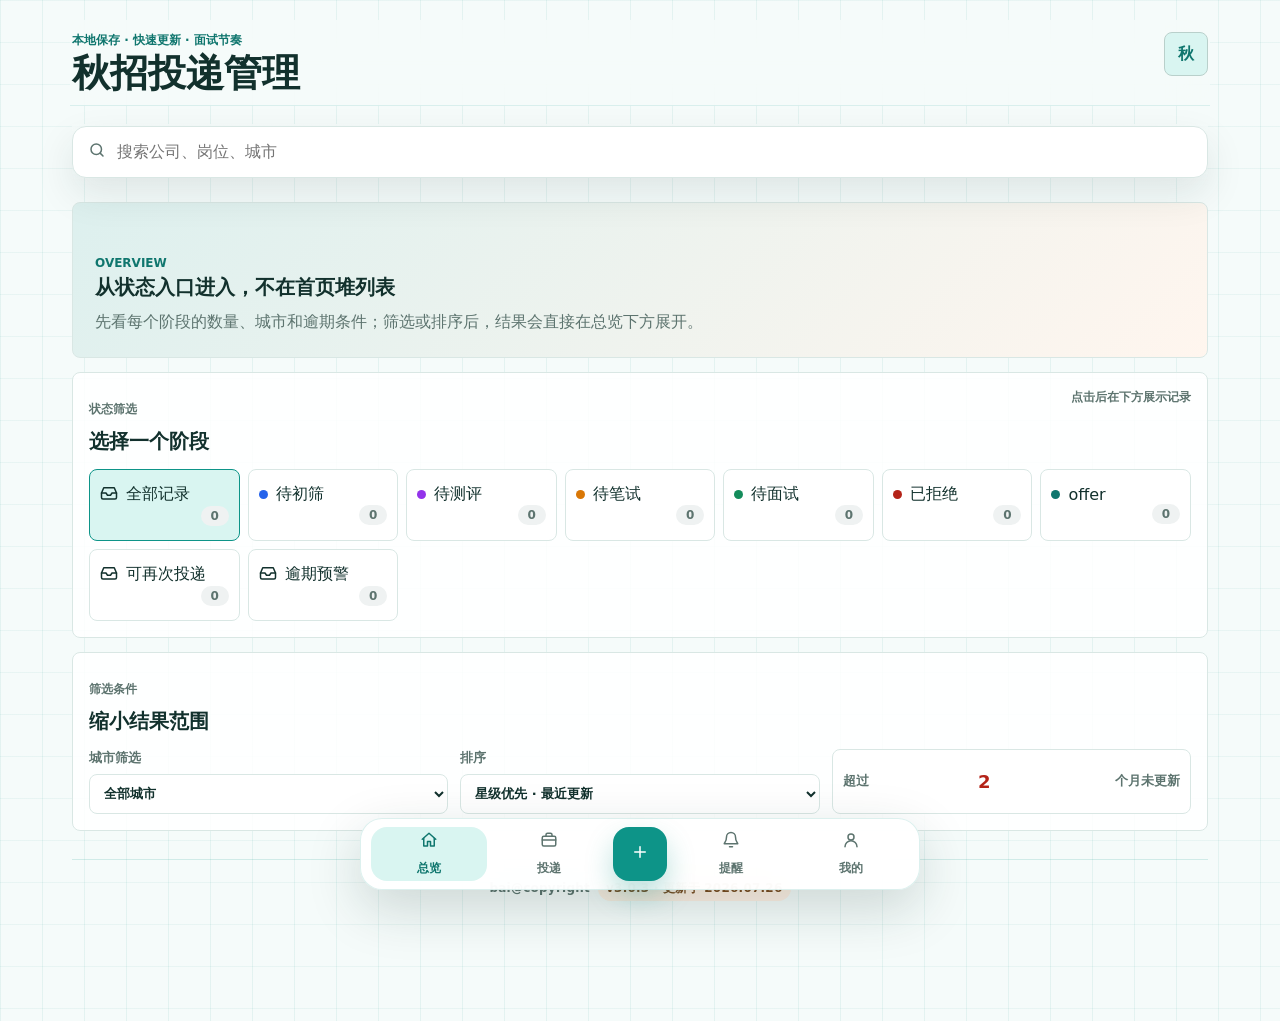
==== commit 5e075b49: "Fix board collapse initialization" ====
--- a/index.html
+++ b/index.html
@@ -274,7 +274,7 @@
 
         <footer class="app-footer" aria-label="版权与作者信息">
           <span>bai@copyright</span>
-          <span id="appVersionInfo" class="version-info">v3.0.2 · 更新于 2026.07.26</span>
+          <span id="appVersionInfo" class="version-info">v3.0.3 · 更新于 2026.07.26</span>
         </footer>
 
         <nav class="bottom-nav" aria-label="底部模块导航">
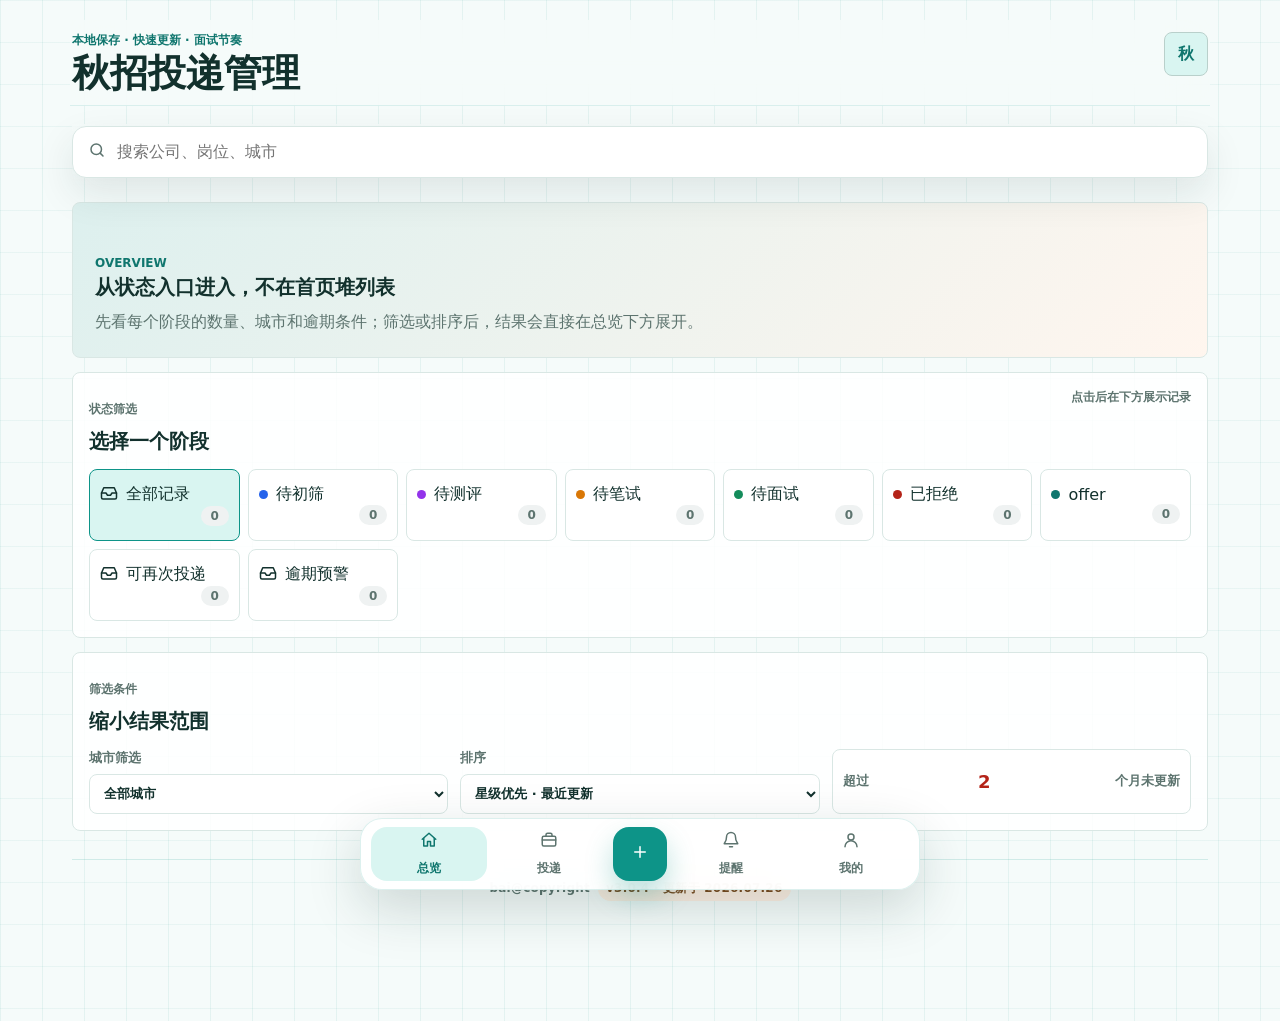
==== commit 47dc7baf: "Refine board collapse chevron" ====
--- a/index.html
+++ b/index.html
@@ -274,7 +274,7 @@
 
         <footer class="app-footer" aria-label="版权与作者信息">
           <span>bai@copyright</span>
-          <span id="appVersionInfo" class="version-info">v3.0.3 · 更新于 2026.07.26</span>
+          <span id="appVersionInfo" class="version-info">v3.0.4 · 更新于 2026.07.26</span>
         </footer>
 
         <nav class="bottom-nav" aria-label="底部模块导航">
--- a/styles.css
+++ b/styles.css
@@ -1294,6 +1294,7 @@
   display: flex;
   align-items: center;
   justify-content: space-between;
+  gap: 8px;
   width: 100%;
   margin-bottom: 12px;
   padding: 0;
@@ -1308,6 +1309,12 @@
   color: var(--primary-strong);
 }
 
+.column-head:hover .column-toggle-icon {
+  background: rgba(13, 148, 136, 0.12);
+  border-color: rgba(13, 148, 136, 0.2);
+  transform: scale(1.04);
+}
+
 .column-title {
   display: flex;
   align-items: center;
@@ -1316,6 +1323,7 @@
 }
 
 .count-pill {
+  margin-left: auto;
   min-width: 28px;
   padding: 3px 8px;
   border-radius: 999px;
@@ -1327,17 +1335,37 @@
 }
 
 .column-toggle-icon {
-  width: 18px;
-  height: 18px;
-  border-right: 2px solid var(--muted);
-  border-bottom: 2px solid var(--muted);
-  transform: rotate(45deg) translateY(-2px);
+  position: relative;
+  flex: 0 0 20px;
+  width: 20px;
+  height: 20px;
+  border: 1px solid rgba(13, 148, 136, 0.14);
+  border-radius: 999px;
+  background: rgba(13, 148, 136, 0.07);
+  transition: transform 180ms ease, border-color 180ms ease, background 180ms ease;
+}
+
+.column-toggle-icon::before {
+  content: "";
+  position: absolute;
+  left: 50%;
+  top: 50%;
+  width: 6px;
+  height: 6px;
+  border-right: 1.7px solid rgba(15, 118, 110, 0.78);
+  border-bottom: 1.7px solid rgba(15, 118, 110, 0.78);
+  transform: translate(-42%, -50%) rotate(135deg);
   transition: transform 180ms ease, border-color 180ms ease;
 }
 
 .kanban-column.is-expanded .column-toggle-icon {
-  border-color: var(--primary);
-  transform: rotate(225deg) translateY(-2px);
+  border-color: rgba(13, 148, 136, 0.22);
+  background: rgba(13, 148, 136, 0.12);
+}
+
+.kanban-column.is-expanded .column-toggle-icon::before {
+  border-color: var(--primary-strong);
+  transform: translate(-50%, -58%) rotate(45deg);
 }
 
 .column-summary {
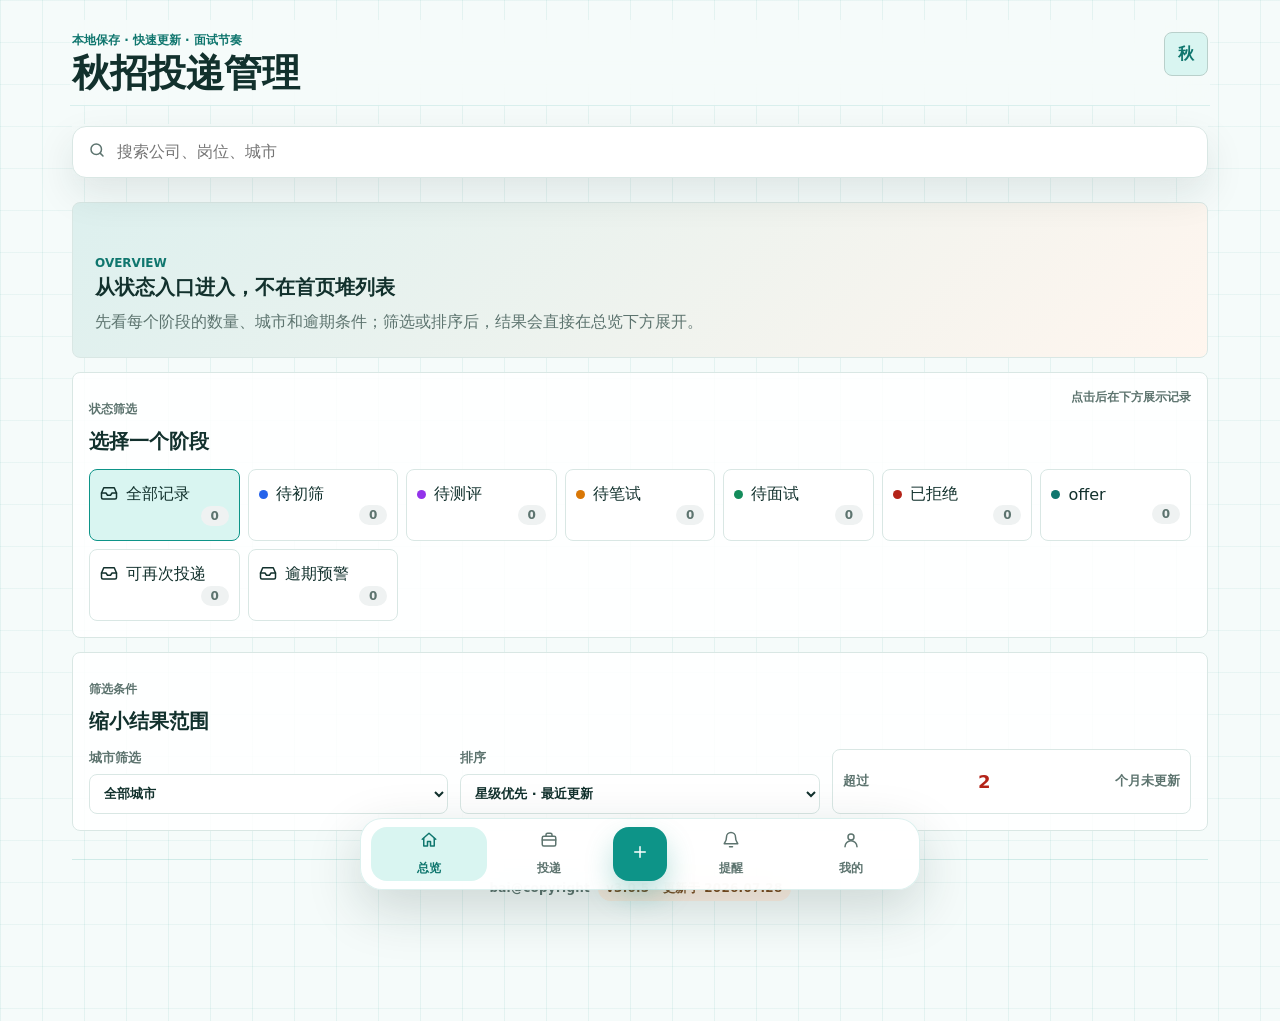
==== commit 1b4e5a2f: "3.0.5 cloud restore compare before overwrite" ====
--- a/index.html
+++ b/index.html
@@ -274,7 +274,7 @@
 
         <footer class="app-footer" aria-label="版权与作者信息">
           <span>bai@copyright</span>
-          <span id="appVersionInfo" class="version-info">v3.0.4 · 更新于 2026.07.26</span>
+          <span id="appVersionInfo" class="version-info">v3.0.5 · 更新于 2026.07.28</span>
         </footer>
 
         <nav class="bottom-nav" aria-label="底部模块导航">
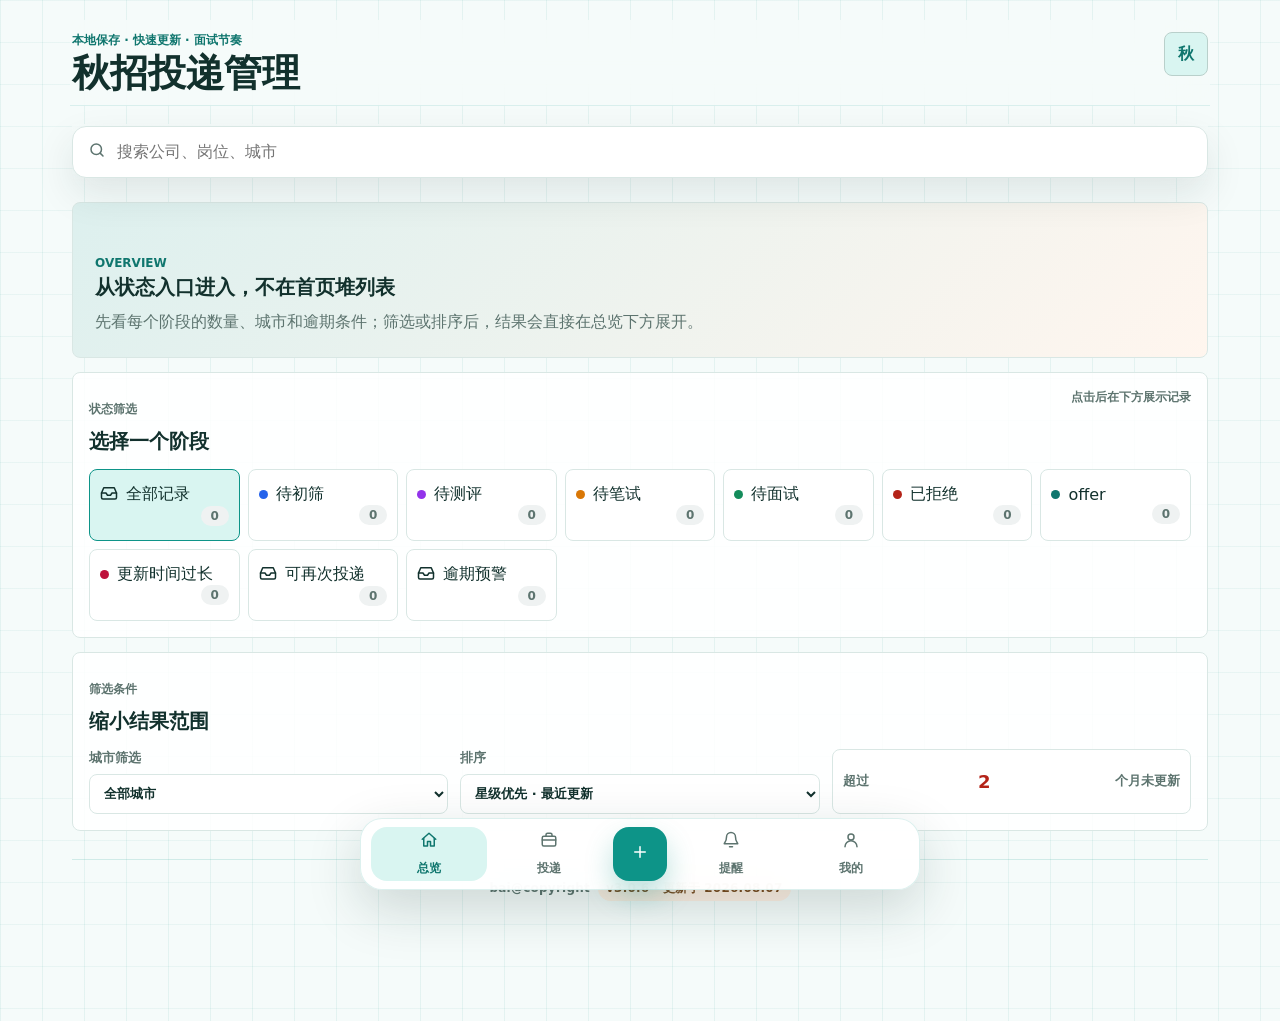
==== commit c48ef0f0: "add long-applied record category" ====
--- a/index.html
+++ b/index.html
@@ -162,53 +162,77 @@
               </button>
             </div>
 
-            <div id="accountHomePanel" class="account-home-panel">
-              <div class="account-home-card">
-                <div class="account-avatar" aria-hidden="true">秋</div>
-                <div>
-                  <p class="section-label">当前身份</p>
-                  <strong id="accountHomeName">本地游客</strong>
-                  <span id="accountHomeMeta">游客数据只保存在本机</span>
-                </div>
-              </div>
-              <div class="account-entry-actions" aria-label="账号入口">
-                <button id="openLoginPanelBtn" class="text-entry-button" type="button">去登录</button>
-                <button id="openAccountAdminBtn" class="text-entry-button" type="button">账号管理</button>
-              </div>
-            </div>
-
-            <div id="accountLoginPanel" class="account-editor hidden">
-              <div class="account-subpanel-head">
-                <div>
-                  <p class="section-label">云端同步</p>
+            <div class="account-panel-stack">
+              <div id="accountHomePanel" class="account-home-panel account-subpanel is-panel-visible">
+                <div class="account-home-card">
+                  <div class="account-avatar" aria-hidden="true">秋</div>
+                  <div>
+                    <p class="section-label">当前身份</p>
+                    <strong id="accountHomeName">本地游客</strong>
+                    <span id="accountHomeMeta">游客数据只保存在本机</span>
+                  </div>
+                </div>
+                <div class="account-entry-actions" aria-label="账号入口">
+                  <button id="openLoginPanelBtn" class="text-entry-button" type="button">
+                    <span data-icon="user"></span>
+                    <span>去登录</span>
+                  </button>
+                  <button id="openAccountAdminBtn" class="text-entry-button" type="button">
+                    <span data-icon="user"></span>
+                    <span>账号管理</span>
+                  </button>
+                </div>
+              </div>
+
+              <div id="accountLoginPanel" class="account-editor account-subpanel hidden">
+                <div class="account-subpanel-head">
+                  <div>
+                    <p class="section-label">云端同步</p>
+                    <label for="newAccountNameInput">账号登录</label>
+                  </div>
+                  <button id="backAccountHomeFromLoginBtn" class="mini-button" type="button">
+                    <span data-icon="x"></span>
+                    <span>返回</span>
+                  </button>
+                </div>
+                <div class="account-auth-copy">
+                  <p>使用“账号名+密码”登录后，会自动尝试从云端恢复并同步该账号的最新备份。</p>
+                </div>
+                <div class="account-field-group">
                   <label for="newAccountNameInput">登录账号</label>
-                </div>
-                <button id="backAccountHomeFromLoginBtn" class="mini-button" type="button">返回</button>
-              </div>
-              <div class="account-input-row">
-                <input id="newAccountNameInput" type="text" maxlength="24" placeholder="例如：我的秋招" autocomplete="off" />
-                <button id="createAccountBtn" class="mini-button strong-mini" type="button">登录</button>
-              </div>
-              <input id="newAccountPasswordInput" type="password" placeholder="账号密码" autocomplete="current-password" />
-            </div>
-
-            <div id="accountAdminPanel" class="account-editor hidden">
-              <div class="account-subpanel-head">
-                <div>
-                  <p class="section-label">本机管理</p>
-                  <label>管理员账户</label>
-                </div>
-                <button id="backAccountHomeFromAdminBtn" class="mini-button" type="button">返回</button>
-              </div>
-              <div id="accountList" class="account-list" aria-label="账号列表"></div>
-              <div id="accountPasswordGate" class="account-security-gate"></div>
-              <div id="accountRecoveryList" class="account-security-list"></div>
-              <div id="deleteAccountConfirm" class="delete-confirm hidden">
-                <span id="deleteAccountConfirmText">确认删除这个账号和它的记录？</span>
-                <button id="confirmDeleteAccountBtn" class="mini-button danger-mini" type="button">确认</button>
-                <button id="cancelDeleteAccountBtn" class="mini-button" type="button">取消</button>
-              </div>
-              <p id="accountSecurityHint" class="account-help">旧密码无法查看；通过管理密码后才能重置。</p>
+                  <input id="newAccountNameInput" type="text" maxlength="24" placeholder="例如：我的秋招" autocomplete="off" />
+                </div>
+                <div class="account-field-group">
+                  <label for="newAccountPasswordInput">账号密码</label>
+                  <input id="newAccountPasswordInput" type="password" placeholder="设置或输入账号密码" autocomplete="current-password" />
+                </div>
+                <button id="createAccountBtn" class="mini-button strong-mini" type="button">
+                  <span data-icon="check"></span>
+                  <strong>立即登录</strong>
+                </button>
+              </div>
+
+              <div id="accountAdminPanel" class="account-editor account-subpanel hidden">
+                <div class="account-subpanel-head">
+                  <div>
+                    <p class="section-label">本机管理</p>
+                    <label>管理员账户</label>
+                  </div>
+                  <button id="backAccountHomeFromAdminBtn" class="mini-button" type="button">
+                    <span data-icon="x"></span>
+                    <span>返回</span>
+                  </button>
+                </div>
+                <div id="accountList" class="account-list" aria-label="账号列表"></div>
+                <div id="accountPasswordGate" class="account-security-gate"></div>
+                <div id="accountRecoveryList" class="account-security-list"></div>
+                <div id="deleteAccountConfirm" class="delete-confirm hidden">
+                  <span id="deleteAccountConfirmText">确认删除这个账号和它的记录？</span>
+                  <button id="confirmDeleteAccountBtn" class="mini-button danger-mini" type="button">确认</button>
+                  <button id="cancelDeleteAccountBtn" class="mini-button" type="button">取消</button>
+                </div>
+                <p id="accountSecurityHint" class="account-help">旧密码无法查看；通过管理员账户后才能重置。</p>
+              </div>
             </div>
 
             <p id="accountFeedback" class="account-feedback" aria-live="polite">每个账号的数据本地隔离保存。</p>
@@ -274,7 +298,7 @@
 
         <footer class="app-footer" aria-label="版权与作者信息">
           <span>bai@copyright</span>
-          <span id="appVersionInfo" class="version-info">v3.0.5 · 更新于 2026.07.28</span>
+          <span id="appVersionInfo" class="version-info">v3.0.6 · 更新于 2026.08.07</span>
         </footer>
 
         <nav class="bottom-nav" aria-label="底部模块导航">
--- a/styles.css
+++ b/styles.css
@@ -155,18 +155,30 @@
   gap: 12px;
   margin: -14px 0 18px;
   padding: 14px;
-  border: 1px solid rgba(250, 204, 21, 0.22);
+  position: relative;
+  overflow: hidden;
+  border: 1px solid rgba(13, 148, 136, 0.18);
   border-radius: var(--radius);
   color: #f8fafc;
   background:
-    linear-gradient(145deg, rgba(250, 204, 21, 0.08), transparent 42%),
-    #173332;
+    linear-gradient(140deg, rgba(13, 148, 136, 0.2), rgba(15, 23, 42, 0.06)),
+    linear-gradient(180deg, #173332, #0f172a);
   box-shadow: 0 24px 58px rgba(10, 34, 32, 0.26);
   animation: accountMenuIn 180ms ease both;
 }
 
+.account-menu::before {
+  content: "";
+  position: absolute;
+  inset: -40% auto auto -8%;
+  width: 190px;
+  height: 190px;
+  border-radius: 50%;
+  background: radial-gradient(circle, rgba(250, 204, 21, 0.14), transparent 70%);
+  pointer-events: none;
+}
+
 .account-menu-head,
-.account-input-row,
 .delete-confirm {
   display: flex;
   align-items: center;
@@ -189,6 +201,46 @@
 
 .account-menu .section-label {
   color: #facc15;
+}
+
+.account-panel-stack {
+  display: grid;
+  position: relative;
+  z-index: 1;
+  max-height: min(68vh, 640px);
+  overflow-x: hidden;
+  overflow-y: auto;
+  padding-right: 2px;
+  -webkit-overflow-scrolling: touch;
+  scrollbar-gutter: stable;
+}
+
+.account-subpanel {
+  grid-area: 1 / 1;
+  min-width: 0;
+  display: grid;
+  gap: 10px;
+  opacity: 0;
+  transform: translate3d(18px, 0, 0) scale(0.985);
+  filter: blur(1.5px);
+  pointer-events: none;
+  transition:
+    opacity 220ms cubic-bezier(0.22, 1, 0.36, 1),
+    transform 220ms cubic-bezier(0.22, 1, 0.36, 1),
+    filter 220ms ease;
+}
+
+.account-subpanel.is-panel-visible {
+  opacity: 1;
+  transform: translate3d(0, 0, 0) scale(1);
+  filter: blur(0);
+  pointer-events: auto;
+}
+
+.account-subpanel.is-panel-leave {
+  opacity: 0;
+  transform: translate3d(-14px, 0, 0) scale(0.985);
+  filter: blur(2px);
 }
 
 .account-list {
@@ -257,22 +309,56 @@
 }
 
 .text-entry-button {
+  position: relative;
+  overflow: hidden;
+  display: inline-flex;
+  align-items: center;
+  justify-content: center;
+  gap: 6px;
   min-height: 44px;
   border: 1px solid rgba(226, 232, 240, 0.22);
   border-radius: var(--radius);
   color: #fef3c7;
-  background: rgba(15, 23, 42, 0.24);
+  background:
+    linear-gradient(170deg, rgba(14, 116, 110, 0.2), rgba(15, 23, 42, 0.5)),
+    rgba(15, 23, 42, 0.16);
   font-weight: 900;
+  line-height: 1;
   transition:
     transform 180ms ease,
     border-color 180ms ease,
-    background 180ms ease;
+    background 180ms ease,
+    box-shadow 180ms ease;
 }
 
 .text-entry-button:hover {
   border-color: rgba(250, 204, 21, 0.62);
-  background: rgba(250, 204, 21, 0.12);
+  background:
+    linear-gradient(170deg, rgba(250, 204, 21, 0.18), rgba(249, 115, 22, 0.15)),
+    rgba(250, 204, 21, 0.08);
+  box-shadow: 0 10px 24px rgba(249, 115, 22, 0.16);
   transform: translateY(-1px);
+}
+
+.account-auth-copy {
+  margin: -4px 0 2px;
+  padding: 10px 11px;
+  border: 1px solid rgba(148, 163, 184, 0.28);
+  border-radius: var(--radius);
+  color: #d6e5e1;
+  background: rgba(15, 23, 42, 0.32);
+}
+
+.account-auth-copy p {
+  margin: 0;
+  color: #e5ebe9;
+  font-size: 12px;
+  line-height: 1.45;
+}
+
+.account-field-group {
+  display: grid;
+  gap: 6px;
 }
 
 .account-subpanel-head {
@@ -403,6 +489,13 @@
   font-weight: 800;
 }
 
+.account-field-group label {
+  margin: 0;
+  color: #fef3c7;
+  font-size: 12px;
+  font-weight: 900;
+}
+
 .account-help {
   margin: 0;
   color: #cbd5e1;
@@ -487,7 +580,9 @@
 }
 
 .account-input-row {
+  display: flex;
   align-items: stretch;
+  gap: 8px;
 }
 
 .account-input-row input,
@@ -502,6 +597,18 @@
   background: rgba(15, 23, 42, 0.38);
 }
 
+.account-field-group > input {
+  width: 100%;
+  min-width: 0;
+  height: 42px;
+  padding: 0 12px;
+  border: 1px solid rgba(148, 163, 184, 0.34);
+  border-radius: var(--radius);
+  color: #f8fafc;
+  background: rgba(15, 23, 42, 0.38);
+  font-size: 14px;
+}
+
 .account-menu input::placeholder {
   color: rgba(226, 232, 240, 0.72);
 }
@@ -510,6 +617,7 @@
   display: inline-flex;
   align-items: center;
   justify-content: center;
+  gap: 6px;
   border-color: rgba(226, 232, 240, 0.24);
   color: #f8fafc;
   background: rgba(255, 255, 255, 0.1);
@@ -2871,6 +2979,11 @@
   --status-bg: #cffafe;
 }
 
+[data-status="更新时间过长"] {
+  --status-color: #be123c;
+  --status-bg: #ffe4e6;
+}
+
 [data-status] .status-dot {
   background: var(--status-color);
 }
@@ -2920,6 +3033,18 @@
 
 .record-card[data-pinned="true"] .record-card-surface {
   box-shadow: 0 12px 34px rgba(217, 119, 6, 0.12);
+}
+
+.record-card[data-long-applied="true"] .record-card-surface {
+  border-color: rgba(190, 18, 60, 0.32);
+  background:
+    linear-gradient(135deg, rgba(190, 18, 60, 0.11), transparent 46%),
+    #fff7ed;
+}
+
+.long-applied-tag {
+  color: #9f1239;
+  background: #ffe4e6;
 }
 
 .record-card[data-update-overdue="true"] .record-card-surface {
@@ -2945,6 +3070,12 @@
   background:
     linear-gradient(135deg, rgba(153, 27, 27, 0.18), transparent 42%),
     #fff1f2;
+}
+
+.drawer-head[data-long-applied="true"] {
+  background:
+    linear-gradient(135deg, rgba(190, 18, 60, 0.12), transparent 44%),
+    #fff7ed;
 }
 
 .status-badge {
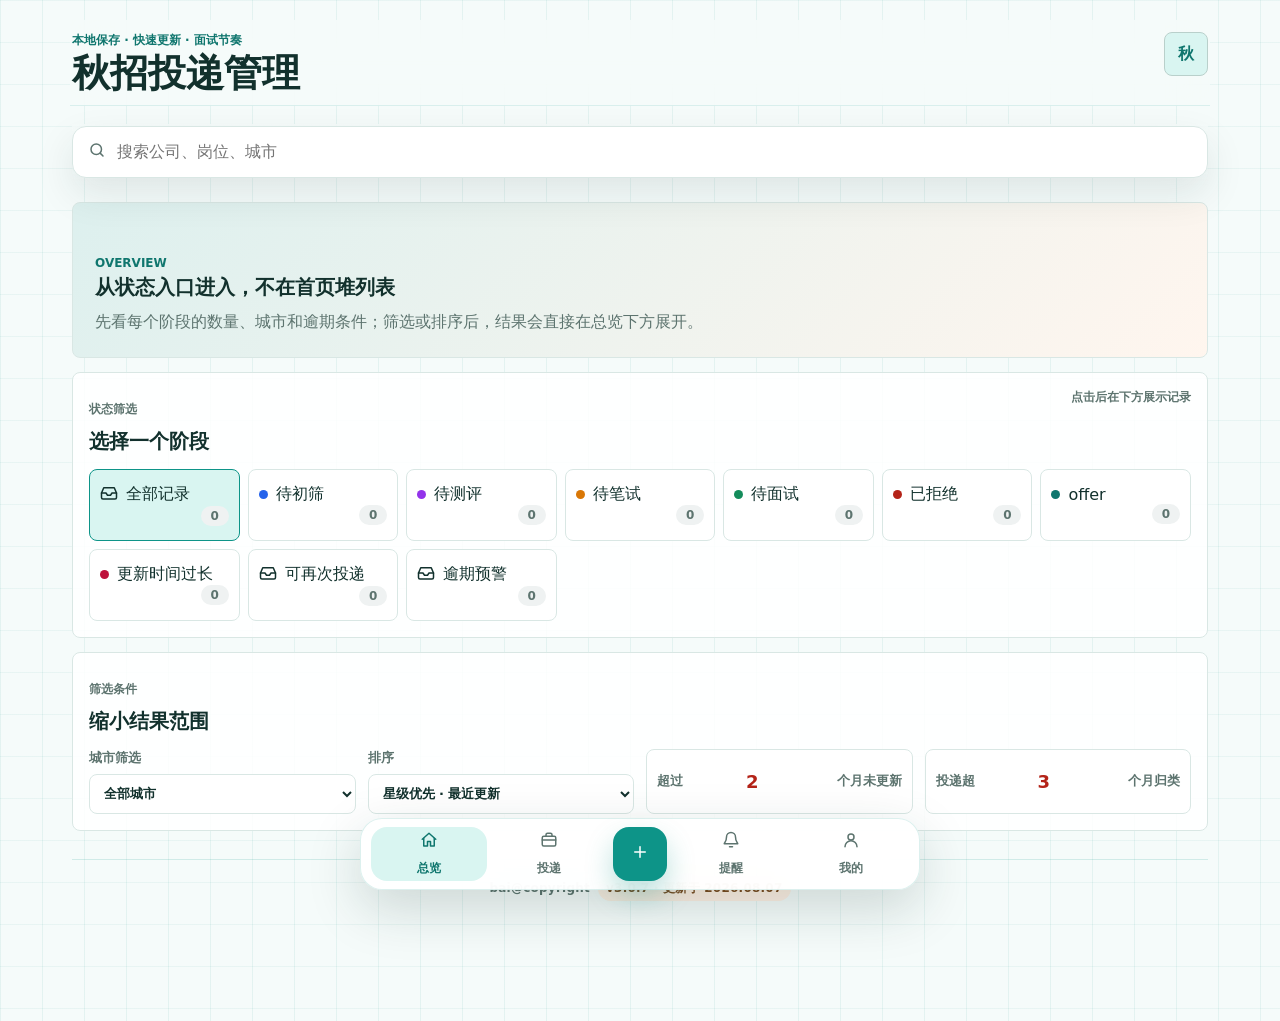
==== commit d662ee42: "make long-applied category configurable" ====
--- a/index.html
+++ b/index.html
@@ -93,6 +93,11 @@
                 <input id="overdueMonthsInput" type="number" min="1" max="36" step="1" inputmode="numeric" />
                 <span>个月未更新</span>
               </label>
+              <label class="number-field" for="longAppliedMonthsInput">
+                <span>投递超</span>
+                <input id="longAppliedMonthsInput" type="number" min="1" max="36" step="1" inputmode="numeric" />
+                <span>个月归类</span>
+              </label>
             </div>
           </section>
 
@@ -298,7 +303,7 @@
 
         <footer class="app-footer" aria-label="版权与作者信息">
           <span>bai@copyright</span>
-          <span id="appVersionInfo" class="version-info">v3.0.6 · 更新于 2026.08.07</span>
+          <span id="appVersionInfo" class="version-info">v3.0.7 · 更新于 2026.08.07</span>
         </footer>
 
         <nav class="bottom-nav" aria-label="底部模块导航">
--- a/styles.css
+++ b/styles.css
@@ -1006,7 +1006,7 @@
 
 .filter-panel-grid {
   display: grid;
-  grid-template-columns: repeat(3, minmax(0, 1fr));
+  grid-template-columns: repeat(4, minmax(0, 1fr));
   gap: 12px;
 }
 
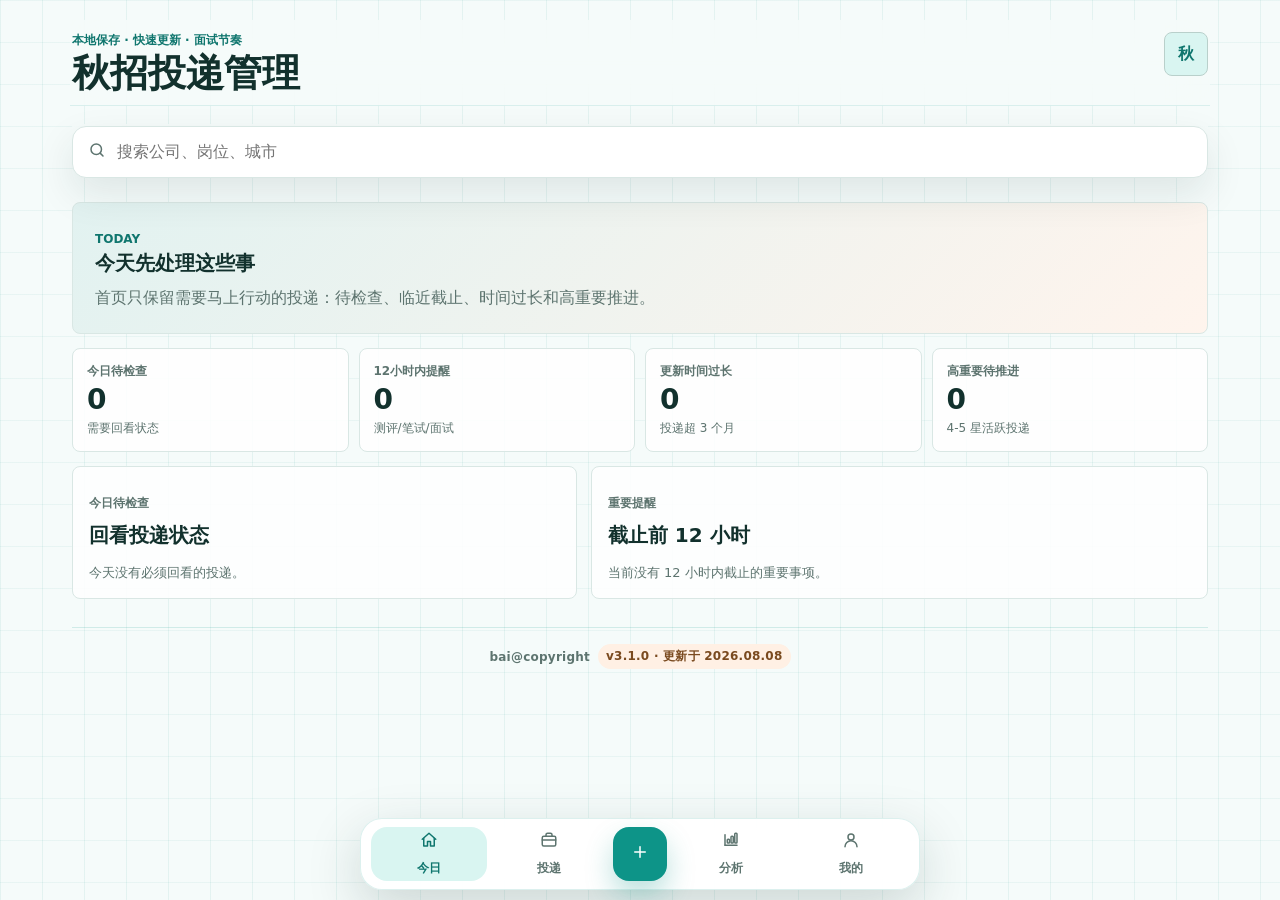
==== commit d6b9e7ad: "redesign app information architecture" ====
--- a/index.html
+++ b/index.html
@@ -45,34 +45,58 @@
           </div>
         </div>
 
-        <section id="overviewPage" class="app-module is-active" data-module="overview" aria-label="状态筛选">
-          <section class="module-hero">
+        <section id="overviewPage" class="app-module is-active" data-module="overview" aria-label="今日">
+          <section class="module-hero today-hero">
             <div>
-              <p class="eyebrow">Overview</p>
-              <h3>从状态入口进入，不在首页堆列表</h3>
-              <p>先看每个阶段的数量、城市和逾期条件；筛选或排序后，结果会直接在总览下方展开。</p>
-            </div>
-          </section>
-
-          <section class="module-card">
+              <p class="eyebrow">Today</p>
+              <h3>今天先处理这些事</h3>
+              <p>首页只保留需要马上行动的投递：待检查、临近截止、时间过长和高重要推进。</p>
+            </div>
+          </section>
+
+          <section id="todayFocusGrid" class="today-focus-grid" aria-label="今日重点"></section>
+
+          <div class="reminder-module-grid">
+            <section class="module-card check-panel">
+              <div class="module-card-head">
+                <div>
+                  <p class="section-label">今日待检查</p>
+                  <h3>回看投递状态</h3>
+                </div>
+              </div>
+              <div id="dueList" class="due-list"></div>
+            </section>
+            <section class="module-card">
+              <div class="module-card-head">
+                <div>
+                  <p class="section-label">重要提醒</p>
+                  <h3>截止前 12 小时</h3>
+                </div>
+              </div>
+              <div id="reminderHubList" class="reminder-list compact-reminder-list"></div>
+            </section>
+          </div>
+        </section>
+
+        <section id="recordsPage" class="app-module hidden" data-module="records" aria-label="投递记录">
+          <section class="toolbar">
+            <div>
+              <p class="eyebrow">Applications</p>
+              <h3>投递工作区</h3>
+            </div>
+            <p class="toolbar-hint">搜索、筛选和看板都在这里处理</p>
+          </section>
+
+          <section class="module-card compact-filter-card">
             <div class="module-card-head">
               <div>
                 <p class="section-label">状态筛选</p>
-                <h3>选择一个阶段</h3>
-              </div>
-              <span class="card-hint">点击后在下方展示记录</span>
+                <h3>快速定位记录</h3>
+              </div>
+              <span class="card-hint">筛选后在下方展示列表</span>
             </div>
             <div id="statusFilters" class="filter-stack status-grid"></div>
-          </section>
-
-          <section class="module-card">
-            <div class="module-card-head">
-              <div>
-                <p class="section-label">筛选条件</p>
-                <h3>缩小结果范围</h3>
-              </div>
-            </div>
-            <div class="filter-panel-grid">
+            <div class="filter-panel-grid records-filter-grid">
               <label>
                 <span>城市筛选</span>
                 <select id="cityFilter" class="select-input">
@@ -88,6 +112,157 @@
                   <option value="companyAsc">星级优先 · 公司名称</option>
                 </select>
               </label>
+            </div>
+          </section>
+
+          <section id="overviewResultsPanel" class="module-card overview-results hidden">
+            <div class="module-card-head">
+              <div>
+                <p class="section-label">筛选结果</p>
+                <h3>投递列表</h3>
+              </div>
+              <div id="resultMeta" class="result-meta"></div>
+            </div>
+            <section id="overviewListView" class="table-view overview-list-view" aria-label="投递筛选列表"></section>
+          </section>
+
+          <section id="boardView" class="board-view" aria-label="状态看板"></section>
+        </section>
+
+        <section id="remindersPage" class="app-module hidden" data-module="reminders" aria-label="分析">
+          <section class="module-hero analysis-hero">
+            <div>
+              <p class="eyebrow">Analysis</p>
+              <h3>看趋势，不在这里处理记录</h3>
+              <p>统计页只保留状态漏斗、城市分布、星级分布和关键指标，用来判断投递节奏。</p>
+            </div>
+          </section>
+          <section id="insightsView" class="insights-view" aria-label="投递统计分析"></section>
+        </section>
+
+        <section id="profilePage" class="app-module hidden" data-module="profile" aria-label="我的">
+          <section id="accountMenu" class="account-menu profile-account" aria-label="账号空间">
+            <div class="account-menu-head">
+              <div>
+                <p class="section-label">当前账号</p>
+                <strong id="activeAccountName">本地游客</strong>
+              </div>
+              <button id="closeAccountMenuBtn" class="icon-button secondary compact" type="button" aria-label="收起账号空间" title="收起">
+                <span data-icon="x"></span>
+              </button>
+            </div>
+
+            <div class="account-panel-stack">
+              <div id="accountHomePanel" class="account-home-panel account-subpanel is-panel-visible">
+                <div class="account-home-card">
+                  <div class="account-avatar" aria-hidden="true">秋</div>
+                  <div>
+                    <p class="section-label">当前身份</p>
+                    <strong id="accountHomeName">本地游客</strong>
+                    <span id="accountHomeMeta">游客数据只保存在本机</span>
+                  </div>
+                </div>
+                <div class="account-entry-actions" aria-label="账号入口">
+                  <button id="openLoginPanelBtn" class="text-entry-button" type="button">
+                    <span data-icon="user"></span>
+                    <span>去登录</span>
+                  </button>
+                  <button id="openAccountAdminBtn" class="text-entry-button" type="button">
+                    <span data-icon="user"></span>
+                    <span>账号管理</span>
+                  </button>
+                </div>
+              </div>
+
+              <div id="accountLoginPanel" class="account-editor account-subpanel hidden">
+                <div class="account-subpanel-head">
+                  <div>
+                    <p class="section-label">云端同步</p>
+                    <label for="newAccountNameInput">账号登录</label>
+                  </div>
+                  <button id="backAccountHomeFromLoginBtn" class="mini-button" type="button">
+                    <span data-icon="x"></span>
+                    <span>返回</span>
+                  </button>
+                </div>
+                <div class="account-auth-copy">
+                  <p>使用“账号名+密码”登录后，会自动尝试从云端恢复并同步该账号的最新备份。</p>
+                </div>
+                <div class="account-field-group">
+                  <label for="newAccountNameInput">登录账号</label>
+                  <input id="newAccountNameInput" type="text" maxlength="24" placeholder="例如：我的秋招" autocomplete="off" />
+                </div>
+                <div class="account-field-group">
+                  <label for="newAccountPasswordInput">账号密码</label>
+                  <input id="newAccountPasswordInput" type="password" placeholder="设置或输入账号密码" autocomplete="current-password" />
+                </div>
+                <button id="createAccountBtn" class="mini-button strong-mini" type="button">
+                  <span data-icon="check"></span>
+                  <strong>立即登录</strong>
+                </button>
+              </div>
+
+              <div id="accountAdminPanel" class="account-editor account-subpanel hidden">
+                <div class="account-subpanel-head">
+                  <div>
+                    <p class="section-label">本机管理</p>
+                    <label>管理员账户</label>
+                  </div>
+                  <button id="backAccountHomeFromAdminBtn" class="mini-button" type="button">
+                    <span data-icon="x"></span>
+                    <span>返回</span>
+                  </button>
+                </div>
+                <div id="accountList" class="account-list" aria-label="账号列表"></div>
+                <div id="accountPasswordGate" class="account-security-gate"></div>
+                <div id="accountRecoveryList" class="account-security-list"></div>
+                <div id="deleteAccountConfirm" class="delete-confirm hidden">
+                  <span id="deleteAccountConfirmText">确认删除这个账号和它的记录？</span>
+                  <button id="confirmDeleteAccountBtn" class="mini-button danger-mini" type="button">确认</button>
+                  <button id="cancelDeleteAccountBtn" class="mini-button" type="button">取消</button>
+                </div>
+                <p id="accountSecurityHint" class="account-help">旧密码无法查看；通过管理员账户后才能重置。</p>
+              </div>
+            </div>
+
+            <p id="accountFeedback" class="account-feedback" aria-live="polite">每个账号的数据本地隔离保存。</p>
+          </section>
+
+          <section id="cloudBackupPanel" class="module-card cloud-backup-panel">
+            <div class="module-card-head">
+              <div>
+                <p class="section-label">云备份中心</p>
+                <h3>自动备份与恢复</h3>
+              </div>
+              <span id="cloudBackupStatus" class="card-hint">每 12 小时自动检查</span>
+            </div>
+            <div class="cloud-sync-panel">
+              <div class="cloud-sync-title">
+                <strong>账号云同步</strong>
+                <span id="cloudSyncStatus">未开启</span>
+              </div>
+              <div class="cloud-sync-controls">
+                <button id="checkCloudSyncBtn" class="mini-button" type="button">检查云端</button>
+              </div>
+              <p id="cloudSyncFeedback" class="cloud-sync-feedback">登录账号后，会用账号名和账号密码检查云端最新备份。</p>
+            </div>
+            <div class="cloud-backup-actions">
+              <button id="backupNowBtn" class="profile-action" type="button">
+                <span data-icon="share"></span>
+                <strong>立即备份</strong>
+              </button>
+            </div>
+            <div id="cloudBackupList" class="cloud-backup-list" aria-label="云备份历史"></div>
+          </section>
+
+          <section class="module-card settings-card">
+            <div class="module-card-head">
+              <div>
+                <p class="section-label">系统设置</p>
+                <h3>提醒阈值</h3>
+              </div>
+            </div>
+            <div class="settings-grid">
               <label class="number-field" for="overdueMonthsInput">
                 <span>超过</span>
                 <input id="overdueMonthsInput" type="number" min="1" max="36" step="1" inputmode="numeric" />
@@ -99,177 +274,6 @@
                 <span>个月归类</span>
               </label>
             </div>
-          </section>
-
-          <section id="overviewResultsPanel" class="module-card overview-results hidden">
-            <div class="module-card-head">
-              <div>
-                <p class="section-label">筛选结果</p>
-                <h3>投递列表</h3>
-              </div>
-              <div id="resultMeta" class="result-meta"></div>
-            </div>
-            <section id="overviewListView" class="table-view overview-list-view" aria-label="总览投递列表"></section>
-          </section>
-        </section>
-
-        <section id="recordsPage" class="app-module hidden" data-module="records" aria-label="投递记录">
-          <section class="toolbar">
-            <div>
-              <p class="eyebrow">Applications</p>
-              <h3>投递工作区</h3>
-            </div>
-            <p class="toolbar-hint">按状态分组处理投递记录</p>
-          </section>
-
-          <section id="boardView" class="board-view" aria-label="状态看板"></section>
-        </section>
-
-        <section id="remindersPage" class="app-module hidden" data-module="reminders" aria-label="提醒">
-          <section class="module-hero reminder-module-hero">
-            <div>
-              <p class="eyebrow">Reminders</p>
-              <h3>今天该检查什么，马上要截止什么</h3>
-              <p>把下次检查、12 小时内强提醒和逾期风险集中到一个模块里。</p>
-            </div>
-          </section>
-          <div class="reminder-module-grid">
-            <section class="module-card check-panel">
-              <div class="module-card-head">
-                <div>
-                  <p class="section-label">今日待检查</p>
-                  <h3>回看投递状态</h3>
-                </div>
-              </div>
-              <div id="dueList" class="due-list"></div>
-            </section>
-            <section class="module-card">
-              <div class="module-card-head">
-                <div>
-                  <p class="section-label">重要提醒</p>
-                  <h3>截止前 12 小时</h3>
-                </div>
-              </div>
-              <div id="reminderHubList" class="reminder-list compact-reminder-list"></div>
-            </section>
-          </div>
-        </section>
-
-        <section id="profilePage" class="app-module hidden" data-module="profile" aria-label="我的">
-          <section id="accountMenu" class="account-menu profile-account" aria-label="账号空间">
-            <div class="account-menu-head">
-              <div>
-                <p class="section-label">当前账号</p>
-                <strong id="activeAccountName">本地游客</strong>
-              </div>
-              <button id="closeAccountMenuBtn" class="icon-button secondary compact" type="button" aria-label="收起账号空间" title="收起">
-                <span data-icon="x"></span>
-              </button>
-            </div>
-
-            <div class="account-panel-stack">
-              <div id="accountHomePanel" class="account-home-panel account-subpanel is-panel-visible">
-                <div class="account-home-card">
-                  <div class="account-avatar" aria-hidden="true">秋</div>
-                  <div>
-                    <p class="section-label">当前身份</p>
-                    <strong id="accountHomeName">本地游客</strong>
-                    <span id="accountHomeMeta">游客数据只保存在本机</span>
-                  </div>
-                </div>
-                <div class="account-entry-actions" aria-label="账号入口">
-                  <button id="openLoginPanelBtn" class="text-entry-button" type="button">
-                    <span data-icon="user"></span>
-                    <span>去登录</span>
-                  </button>
-                  <button id="openAccountAdminBtn" class="text-entry-button" type="button">
-                    <span data-icon="user"></span>
-                    <span>账号管理</span>
-                  </button>
-                </div>
-              </div>
-
-              <div id="accountLoginPanel" class="account-editor account-subpanel hidden">
-                <div class="account-subpanel-head">
-                  <div>
-                    <p class="section-label">云端同步</p>
-                    <label for="newAccountNameInput">账号登录</label>
-                  </div>
-                  <button id="backAccountHomeFromLoginBtn" class="mini-button" type="button">
-                    <span data-icon="x"></span>
-                    <span>返回</span>
-                  </button>
-                </div>
-                <div class="account-auth-copy">
-                  <p>使用“账号名+密码”登录后，会自动尝试从云端恢复并同步该账号的最新备份。</p>
-                </div>
-                <div class="account-field-group">
-                  <label for="newAccountNameInput">登录账号</label>
-                  <input id="newAccountNameInput" type="text" maxlength="24" placeholder="例如：我的秋招" autocomplete="off" />
-                </div>
-                <div class="account-field-group">
-                  <label for="newAccountPasswordInput">账号密码</label>
-                  <input id="newAccountPasswordInput" type="password" placeholder="设置或输入账号密码" autocomplete="current-password" />
-                </div>
-                <button id="createAccountBtn" class="mini-button strong-mini" type="button">
-                  <span data-icon="check"></span>
-                  <strong>立即登录</strong>
-                </button>
-              </div>
-
-              <div id="accountAdminPanel" class="account-editor account-subpanel hidden">
-                <div class="account-subpanel-head">
-                  <div>
-                    <p class="section-label">本机管理</p>
-                    <label>管理员账户</label>
-                  </div>
-                  <button id="backAccountHomeFromAdminBtn" class="mini-button" type="button">
-                    <span data-icon="x"></span>
-                    <span>返回</span>
-                  </button>
-                </div>
-                <div id="accountList" class="account-list" aria-label="账号列表"></div>
-                <div id="accountPasswordGate" class="account-security-gate"></div>
-                <div id="accountRecoveryList" class="account-security-list"></div>
-                <div id="deleteAccountConfirm" class="delete-confirm hidden">
-                  <span id="deleteAccountConfirmText">确认删除这个账号和它的记录？</span>
-                  <button id="confirmDeleteAccountBtn" class="mini-button danger-mini" type="button">确认</button>
-                  <button id="cancelDeleteAccountBtn" class="mini-button" type="button">取消</button>
-                </div>
-                <p id="accountSecurityHint" class="account-help">旧密码无法查看；通过管理员账户后才能重置。</p>
-              </div>
-            </div>
-
-            <p id="accountFeedback" class="account-feedback" aria-live="polite">每个账号的数据本地隔离保存。</p>
-          </section>
-
-          <section id="insightsView" class="insights-view" aria-label="投递统计分析"></section>
-
-          <section id="cloudBackupPanel" class="module-card cloud-backup-panel">
-            <div class="module-card-head">
-              <div>
-                <p class="section-label">云备份中心</p>
-                <h3>自动备份与恢复</h3>
-              </div>
-              <span id="cloudBackupStatus" class="card-hint">每 12 小时自动检查</span>
-            </div>
-            <div class="cloud-sync-panel">
-              <div class="cloud-sync-title">
-                <strong>账号云同步</strong>
-                <span id="cloudSyncStatus">未开启</span>
-              </div>
-              <div class="cloud-sync-controls">
-                <button id="checkCloudSyncBtn" class="mini-button" type="button">检查云端</button>
-              </div>
-              <p id="cloudSyncFeedback" class="cloud-sync-feedback">登录账号后，会用账号名和账号密码检查云端最新备份。</p>
-            </div>
-            <div class="cloud-backup-actions">
-              <button id="backupNowBtn" class="profile-action" type="button">
-                <span data-icon="share"></span>
-                <strong>立即备份</strong>
-              </button>
-            </div>
-            <div id="cloudBackupList" class="cloud-backup-list" aria-label="云备份历史"></div>
           </section>
 
           <section class="module-card">
@@ -303,13 +307,13 @@
 
         <footer class="app-footer" aria-label="版权与作者信息">
           <span>bai@copyright</span>
-          <span id="appVersionInfo" class="version-info">v3.0.7 · 更新于 2026.08.07</span>
+          <span id="appVersionInfo" class="version-info">v3.1.0 · 更新于 2026.08.08</span>
         </footer>
 
         <nav class="bottom-nav" aria-label="底部模块导航">
           <button class="bottom-nav-item active" type="button" data-module-nav="overview">
             <span data-icon="home"></span>
-            <strong>总览</strong>
+            <strong>今日</strong>
           </button>
           <button class="bottom-nav-item" type="button" data-module-nav="records">
             <span data-icon="briefcase"></span>
@@ -319,8 +323,8 @@
             <span data-icon="plus"></span>
           </button>
           <button class="bottom-nav-item" type="button" data-module-nav="reminders">
-            <span data-icon="bell"></span>
-            <strong>提醒</strong>
+            <span data-icon="chart"></span>
+            <strong>分析</strong>
           </button>
           <button class="bottom-nav-item" type="button" data-module-nav="profile">
             <span data-icon="user"></span>
--- a/styles.css
+++ b/styles.css
@@ -969,6 +969,64 @@
   line-height: 1.6;
 }
 
+.today-hero {
+  min-height: 132px;
+  background:
+    linear-gradient(135deg, rgba(13, 148, 136, 0.12), rgba(249, 115, 22, 0.08)),
+    var(--surface);
+}
+
+.analysis-hero {
+  min-height: 132px;
+  background:
+    linear-gradient(135deg, rgba(37, 99, 235, 0.1), rgba(13, 148, 136, 0.08)),
+    var(--surface);
+}
+
+.today-focus-grid {
+  display: grid;
+  grid-template-columns: repeat(4, minmax(0, 1fr));
+  gap: 10px;
+}
+
+.today-focus-card {
+  display: grid;
+  min-height: 104px;
+  gap: 6px;
+  align-content: center;
+  padding: 14px;
+  border: 1px solid var(--line);
+  border-radius: var(--radius);
+  color: var(--text);
+  text-align: left;
+  background: rgba(255, 255, 255, 0.88);
+  transition: border-color 180ms ease, background 180ms ease, transform 180ms ease;
+}
+
+.today-focus-card:hover {
+  border-color: rgba(13, 148, 136, 0.42);
+  background: var(--surface);
+  transform: translateY(-1px);
+}
+
+.today-focus-card span {
+  color: var(--muted);
+  font-size: 12px;
+  font-weight: 900;
+}
+
+.today-focus-card strong {
+  font-size: 28px;
+  line-height: 1;
+}
+
+.today-focus-card em {
+  color: var(--muted);
+  font-size: 12px;
+  font-style: normal;
+  line-height: 1.35;
+}
+
 .module-card {
   display: grid;
   gap: 14px;
@@ -1011,6 +1069,31 @@
 }
 
 .filter-panel-grid label {
+  display: grid;
+  gap: 7px;
+  color: var(--muted);
+  font-size: 13px;
+  font-weight: 800;
+}
+
+.compact-filter-card {
+  gap: 12px;
+}
+
+.records-filter-grid,
+.settings-grid {
+  display: grid;
+  grid-template-columns: repeat(2, minmax(0, 1fr));
+  gap: 12px;
+}
+
+.settings-card {
+  background:
+    linear-gradient(135deg, rgba(13, 148, 136, 0.08), transparent 42%),
+    rgba(255, 255, 255, 0.9);
+}
+
+.settings-grid label {
   display: grid;
   gap: 7px;
   color: var(--muted);
@@ -3221,7 +3304,9 @@
   }
 
   .filter-panel-grid,
+  .today-focus-grid,
   .reminder-module-grid,
+  .settings-grid,
   .profile-actions {
     grid-template-columns: repeat(2, minmax(0, 1fr));
   }
@@ -3262,6 +3347,9 @@
   .board-view,
   .stats-grid,
   .filter-panel-grid,
+  .today-focus-grid,
+  .records-filter-grid,
+  .settings-grid,
   .reminder-module-grid,
   .profile-actions,
   .insight-grid,
